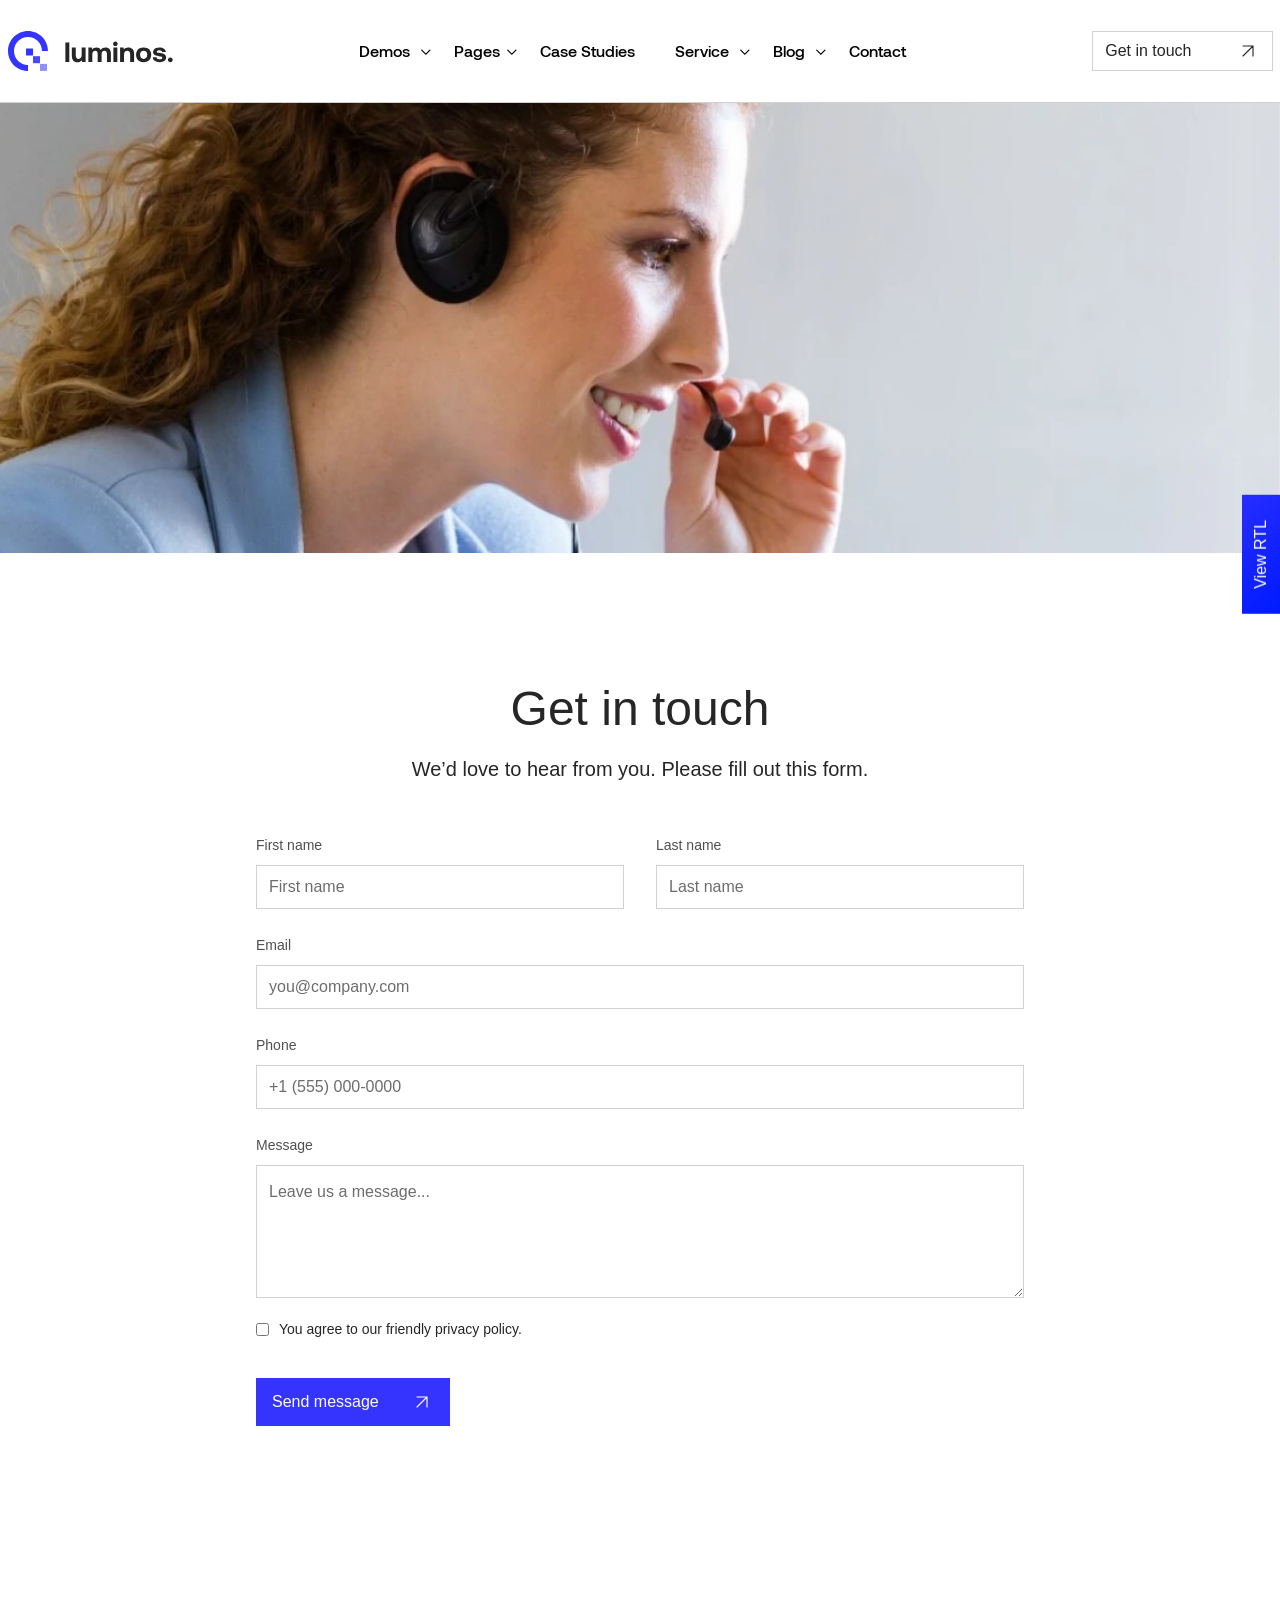
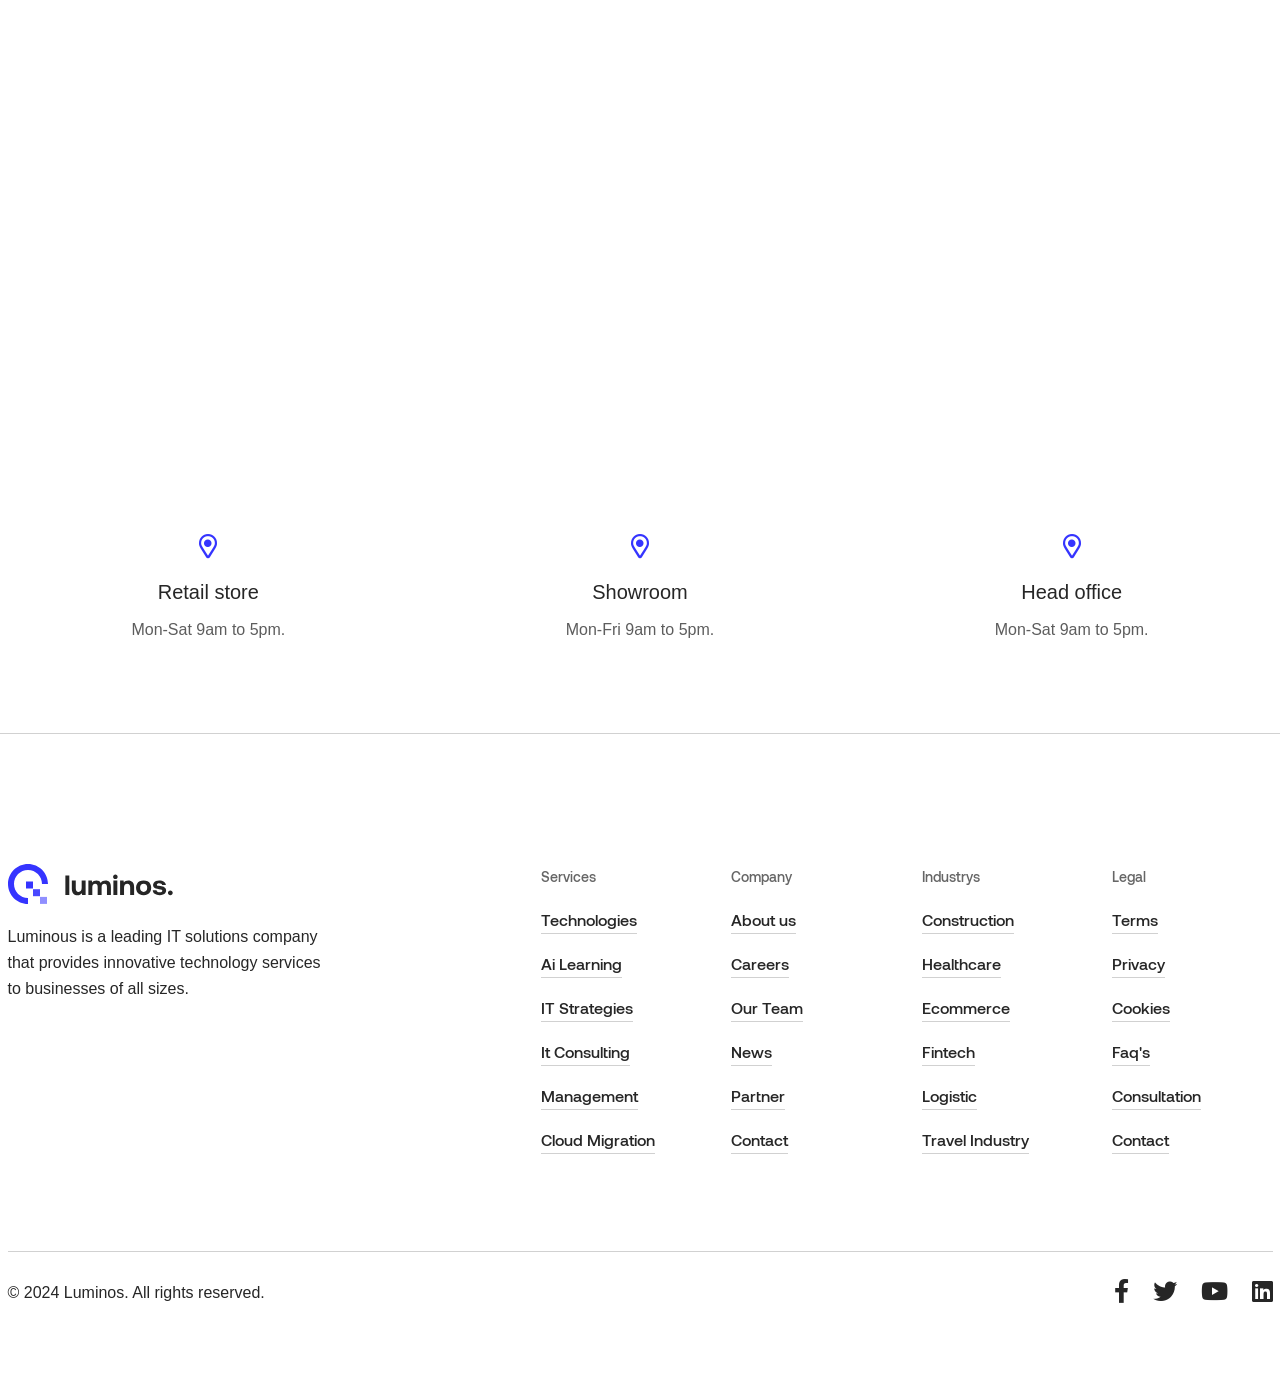
==== luminos-html/contact.html @ bde6a6ec "first commit" ====
<!DOCTYPE html>
<html lang="en">

<head>
    <meta charset="UTF-8">
    <meta name="viewport" content="width=device-width, initial-scale=1.0">
    <meta name="description" content="Luminos - IT solutions for a growing businesses.">
    <link rel="shortcut icon" type="image/x-icon" href="assets/images/fav.png">
    <title>Luminos - IT solutions for a growing businesses</title>
    <link rel="stylesheet preload" href="assets/css/vendor/bootstrap.min.css" as="style" media="print"
        onload="this.media='all'">
    <link rel="stylesheet preload" href="assets/css/plugins/fontawesome.css" as="style" media="print"
        onload="this.media='all'">
    <link rel="stylesheet preload" href="assets/css/plugins/magnifying-popup.css" as="style" media="print"
        onload="this.media='all'">
    <link rel="stylesheet preload" href="assets/css/plugins/swiper.css" as="style" media="print"
        onload="this.media='all'">
    <link rel="stylesheet preload" href="assets/css/plugins/metismenu.css" as="style" media="print"
        onload="this.media='all'">
    <link rel="stylesheet preload" href="assets/css/style.css" as="style">
</head>

<body>
    <header class="header-style-one border-bottm">
    <div class="container">
        <div class="row">
            <div class="col-lg-12">
                <div class="header-wrapper-1">
                    <a href="index.html" class="logo-area">
                        <img src="assets/images/logo/logo-1.svg" alt="logo">
                    </a>
                    <div class="nav-area">
    <nav>
        <ul>
            <li class="has-dropdown">
                <a class="nav-link" href="#">
                    Demos
                    <i class="fa-duotone fa-regular fa-chevron-down"></i>
                </a>
                <ul class="submenu parent-nav with-border">
                    <li><a href="index.html"><i class="fa-sharp fa-regular fa-chevron-right"></i>Home One</a></li>
                    <li><a href="index-two.html"><i class="fa-sharp fa-regular fa-chevron-right"></i> Home Two</a></li>
                    <li><a href="index-three.html"><i class="fa-sharp fa-regular fa-chevron-right"></i> Home Three</a>
                    </li>
                    <li><a href="index-four.html"><i class="fa-sharp fa-regular fa-chevron-right"></i> Home Four</a>
                    </li>
                    <li><a href="index-five.html"><i class="fa-sharp fa-regular fa-chevron-right"></i> Home Five</a>
                    </li>
                </ul>
            </li>
            <li class="has-dropdown position-static with-megamenu margin-single-0">
                <a class="nav-link" href="#">Pages<i class="fa-duotone fa-regular fa-chevron-down"></i></a>
                <div class="submenu">
                    <div class="container">
                        <div class="row">
                            <div class="col-lg-3">
                                <ul class="single-menu parent-nav">
                                    <li><a href="about.html"><i
                                                class="fa-sharp fa-regular fa-chevron-right"></i>About</a></li>
                                    <li><a href="service.html"><i
                                                class="fa-sharp fa-regular fa-chevron-right"></i>Services</a>
                                    </li>
                                    <li><a href="service-single.html"><i
                                                class="fa-sharp fa-regular fa-chevron-right"></i>Services
                                            Single</a></li>
                                    <li><a href="pricing.html"><i
                                                class="fa-sharp fa-regular fa-chevron-right"></i>Pricing Plan</a></li>
                                    <li><a href="case-studies.html"><i
                                                class="fa-sharp fa-regular fa-chevron-right"></i>Case
                                            Studies</a></li>
                                    <li><a href="privacy-policy.html"><i
                                                class="fa-sharp fa-regular fa-chevron-right"></i>Privacy
                                            Policy</a></li>
                                </ul>
                            </div>
                            <div class="col-lg-3">
                                <ul class="single-menu parent-nav">
                                    <li><a href="case-studies-single.html"><i
                                                class="fa-sharp fa-regular fa-chevron-right"></i>Case
                                            Studies Single</a></li>
                                    <li><a href="why-choose-us.html"><i
                                                class="fa-sharp fa-regular fa-chevron-right"></i>Why Choose
                                            Us</a></li>
                                    <li><a href="career.html"><i
                                                class="fa-sharp fa-regular fa-chevron-right"></i>Career</a></li>
                                    <li><a href="career-single.html"><i
                                                class="fa-sharp fa-regular fa-chevron-right"></i>Career
                                            Single</a></li>
                                    <li><a href="industry.html"><i
                                                class="fa-sharp fa-regular fa-chevron-right"></i>Industry</a>
                                    </li>
                                </ul>
                            </div>
                            <div class="col-lg-3">
                                <ul class="single-menu parent-nav">
                                    <li><a href="apply.html"><i
                                                class="fa-sharp fa-regular fa-chevron-right"></i>Apply</a></li>
                                    <li><a href="team.html"><i class="fa-sharp fa-regular fa-chevron-right"></i>Team</a>
                                    </li>
                                    <li><a href="team-single.html"><i
                                                class="fa-sharp fa-regular fa-chevron-right"></i>Team
                                            Single</a></li>
                                    <li><a href="faq.html"><i class="fa-sharp fa-regular fa-chevron-right"></i>Faq's</a>
                                    </li>
                                    <li><a href="coming-soon.html"><i
                                                class="fa-sharp fa-regular fa-chevron-right"></i>Coming
                                            Soon</a>
                                    </li>
                                </ul>
                            </div>
                            <div class="col-lg-3">
                                <ul class="single-menu parent-nav">
                                    <li><a href="partner.html"><i class="fa-sharp fa-regular fa-chevron-right"></i>Our
                                            Partner</a>
                                    </li>
                                    <li><a href="award.html"><i
                                                class="fa-sharp fa-regular fa-chevron-right"></i>Award</a></li>
                                    <li><a href="free-consultation.html"><i
                                                class="fa-sharp fa-regular fa-chevron-right"></i>Free
                                            Consultation</a></li>
                                    <li><a href="terms-of-use.html"><i
                                                class="fa-sharp fa-regular fa-chevron-right"></i>Terms Of
                                            Use</a></li>
                                    <li><a href="404.html"><i class="fa-sharp fa-regular fa-chevron-right"></i>Error</a>
                                    </li>
                                </ul>
                            </div>
                        </div>
                    </div>
                </div>
            </li>
            <li><a class="nav-link" href="case-studies.html">Case Studies</a></li>
            <li class="has-dropdown position-static with-megamenu">
                <a class="nav-link" href="service.html">Service <i
                        class="fa-duotone fa-regular fa-chevron-down"></i></a>
                <div class="submenu">
                    <div class="container">
                        <div class="row">
                            <div class="col-lg-3">
                                <ul class="single-menu parent-nav">
                                    <li>
                                        <a class="single-service-area-wrapper" href="service-single.html">
                                            <div class="icon">
                                                <img src="assets/images/service/icons/22.svg" alt="service">
                                            </div>
                                            <div class="info">
                                                <h4 class="title">Cloud Migration</h4>
                                                <p>Moving data to cloud infrastructure.</p>
                                            </div>
                                        </a>
                                    </li>
                                    <li>
                                        <a class="single-service-area-wrapper" href="it-strategies.html">
                                            <div class="icon">
                                                <img src="assets/images/service/icons/23.svg" alt="service">
                                            </div>
                                            <div class="info">
                                                <h4 class="title">IT Strategies</h4>
                                                <p>Alignment, Innovation Scalability.</p>
                                            </div>
                                        </a>
                                    </li>
                                    <li>
                                        <a class="single-service-area-wrapper" href="cyber-security-service.html">
                                            <div class="icon">
                                                <img src="assets/images/service/icons/24.svg" alt="service">
                                            </div>
                                            <div class="info">
                                                <h4 class="title">Cyber Security</h4>
                                                <p>Protecting data software and networks.</p>
                                            </div>
                                        </a>
                                    </li>
                                </ul>
                            </div>
                            <div class="col-lg-3">
                                <ul class="single-menu parent-nav">
                                    <li>
                                        <a class="single-service-area-wrapper" href="technologies-service.html">
                                            <div class="icon">
                                                <img src="assets/images/service/icons/25.svg" alt="service">
                                            </div>
                                            <div class="info">
                                                <h4 class="title">Technologies</h4>
                                                <p>Empowering, innovative, transformative.</p>
                                            </div>
                                        </a>
                                    </li>
                                    <li>
                                        <a class="single-service-area-wrapper" href="it-consulting-service.html">
                                            <div class="icon">
                                                <img src="assets/images/service/icons/26.svg" alt="service">
                                            </div>
                                            <div class="info">
                                                <h4 class="title">IT Consulting Service</h4>
                                                <p>Expertise-driven technology problem-solving.</p>
                                            </div>
                                        </a>
                                    </li>
                                    <li>
                                        <a class="single-service-area-wrapper" href="development-service.html">
                                            <div class="icon">
                                                <img src="assets/images/service/icons/27.svg" alt="service">
                                            </div>
                                            <div class="info">
                                                <h4 class="title">Development</h4>
                                                <p>Creating innovative solutions through technology.</p>
                                            </div>
                                        </a>
                                    </li>
                                </ul>
                            </div>
                            <div class="col-lg-3">
                                <ul class="single-menu parent-nav">
                                    <li>
                                        <a class="single-service-area-wrapper" href="ai-learning-service.html">
                                            <div class="icon">
                                                <img src="assets/images/service/icons/28.svg" alt="service">
                                            </div>
                                            <div class="info">
                                                <h4 class="title">AI Learning</h4>
                                                <p>Empowering machines to mimic intelligence.</p>
                                            </div>
                                        </a>
                                    </li>
                                    <li>
                                        <a class="single-service-area-wrapper" href="management-service.html">
                                            <div class="icon">
                                                <img src="assets/images/service/icons/29.svg" alt="service">
                                            </div>
                                            <div class="info">
                                                <h4 class="title">Management</h4>
                                                <p>Organizing resources to achieve goals</p>
                                            </div>
                                        </a>
                                    </li>
                                    <li>
                                        <a class="single-service-area-wrapper" href="it-innovations.html">
                                            <div class="icon">
                                                <img src="assets/images/service/icons/30.svg" alt="service">
                                            </div>
                                            <div class="info">
                                                <h4 class="title">IT Innovations</h4>
                                                <p>Transforming ideas into digital solutions.</p>
                                            </div>
                                        </a>
                                    </li>
                                </ul>
                            </div>
                            <div class="col-lg-3">
                                <ul class="single-menu parent-nav industry-signle-menu">
                                    <li class="parent-top-industry">
                                        <p>Industries</p>
                                    </li>
                                    <li>
                                        <a class="industries" href="construction-industry.html">
                                            <img class="injectable" src="assets/images/icons/arrow-right.svg"
                                                alt="arrow">
                                            Constructions
                                        </a>
                                    </li>
                                    <li>
                                        <a class="industries" href="healthcare-industry.html">
                                            <img class="injectable" src="assets/images/icons/arrow-right.svg"
                                                alt="arrow">
                                            HealthCare
                                        </a>
                                    </li>
                                    <li>
                                        <a class="industries" href="ecommerce-industry.html">
                                            <img class="injectable" src="assets/images/icons/arrow-right.svg"
                                                alt="arrow">
                                            Retail & E-Commerce
                                        </a>
                                    </li>
                                    <li>
                                        <a class="industries" href="fintech-industry.html">
                                            <img class="injectable" src="assets/images/icons/arrow-right.svg"
                                                alt="arrow">
                                            Fintech
                                        </a>
                                    </li>
                                    <li>
                                        <a class="industries" href="logistic-industry.html">
                                            <img class="injectable" src="assets/images/icons/arrow-right.svg"
                                                alt="arrow">
                                            Logistics & Automotive
                                        </a>
                                    </li>
                                    <li>
                                        <a class="industries" href="travel-industry.html">
                                            <img class="injectable" src="assets/images/icons/arrow-right.svg"
                                                alt="arrow">
                                            Travel & Hospitality
                                        </a>
                                    </li>
                                </ul>
                            </div>
                        </div>
                    </div>
                </div>
            </li>

            <li class="has-dropdown ">
                <a class="nav-link" href="#">Blog <i class="fa-duotone fa-regular fa-chevron-down"></i></a>
                <ul class="submenu parent-nav with-border">
                    <li><a href="blog-list.html"><i class="fa-sharp fa-regular fa-chevron-right"></i>Blog List</a></li>
                    <li><a href="blog-grid.html"><i class="fa-sharp fa-regular fa-chevron-right"></i>Blog Grid</a>
                    </li>
                    <li><a href="blog-grid-two.html"><i class="fa-sharp fa-regular fa-chevron-right"></i>Blog Grid
                            Two</a>
                    </li>
                    <li><a href="blog-grid-four.html"><i class="fa-sharp fa-regular fa-chevron-right"></i>Blog Grid
                            Three</a>
                    </li>
                    <li><a href="blog-masonry.html"><i class="fa-sharp fa-regular fa-chevron-right"></i>Blog Masonry</a>
                    </li>
                    <li><a href="blog-details.html"><i class="fa-sharp fa-regular fa-chevron-right"></i>Blog Details</a>
                    </li>
                </ul>
            </li>
            <li><a class="nav-link" href="contact.html">Contact</a></li>
        </ul>
    </nav>
</div>
                    <div class="button-area-right-header">
                        <a href="contact.html" class="rts-btn btn-border">
                            Get in touch
                            <img class="injectable" src="assets/images/service/icons/13.svg" alt="arrow">
                        </a>
                        <div class="menu-btn-toggle">
                            <svg width="20" height="16" viewBox="0 0 20 16" fill="none"
                                xmlns="http://www.w3.org/2000/svg">
                                <rect y="14" width="20" height="2" fill="#1F1F25"></rect>
                                <rect y="7" width="20" height="2" fill="#1F1F25"></rect>
                                <rect width="20" height="2" fill="#1F1F25"></rect>
                            </svg>
                        </div>
                    </div>
                </div>
            </div>
        </div>
    </div>
</header>
<header class="header-style-one header--sticky">
    <div class="container">
        <div class="row">
            <div class="col-lg-12">
                <div class="header-wrapper-1">
                    <a href="index.html" class="logo-area">
                        <img src="assets/images/logo/logo-1.svg" alt="logo">
                    </a>
                    <div class="nav-area">
    <nav>
        <ul>
            <li class="has-dropdown">
                <a class="nav-link" href="#">
                    Demos
                    <i class="fa-duotone fa-regular fa-chevron-down"></i>
                </a>
                <ul class="submenu parent-nav with-border">
                    <li><a href="index.html"><i class="fa-sharp fa-regular fa-chevron-right"></i>Home One</a></li>
                    <li><a href="index-two.html"><i class="fa-sharp fa-regular fa-chevron-right"></i> Home Two</a></li>
                    <li><a href="index-three.html"><i class="fa-sharp fa-regular fa-chevron-right"></i> Home Three</a>
                    </li>
                    <li><a href="index-four.html"><i class="fa-sharp fa-regular fa-chevron-right"></i> Home Four</a>
                    </li>
                    <li><a href="index-five.html"><i class="fa-sharp fa-regular fa-chevron-right"></i> Home Five</a>
                    </li>
                </ul>
            </li>
            <li class="has-dropdown position-static with-megamenu margin-single-0">
                <a class="nav-link" href="#">Pages<i class="fa-duotone fa-regular fa-chevron-down"></i></a>
                <div class="submenu">
                    <div class="container">
                        <div class="row">
                            <div class="col-lg-3">
                                <ul class="single-menu parent-nav">
                                    <li><a href="about.html"><i
                                                class="fa-sharp fa-regular fa-chevron-right"></i>About</a></li>
                                    <li><a href="service.html"><i
                                                class="fa-sharp fa-regular fa-chevron-right"></i>Services</a>
                                    </li>
                                    <li><a href="service-single.html"><i
                                                class="fa-sharp fa-regular fa-chevron-right"></i>Services
                                            Single</a></li>
                                    <li><a href="pricing.html"><i
                                                class="fa-sharp fa-regular fa-chevron-right"></i>Pricing Plan</a></li>
                                    <li><a href="case-studies.html"><i
                                                class="fa-sharp fa-regular fa-chevron-right"></i>Case
                                            Studies</a></li>
                                    <li><a href="privacy-policy.html"><i
                                                class="fa-sharp fa-regular fa-chevron-right"></i>Privacy
                                            Policy</a></li>
                                </ul>
                            </div>
                            <div class="col-lg-3">
                                <ul class="single-menu parent-nav">
                                    <li><a href="case-studies-single.html"><i
                                                class="fa-sharp fa-regular fa-chevron-right"></i>Case
                                            Studies Single</a></li>
                                    <li><a href="why-choose-us.html"><i
                                                class="fa-sharp fa-regular fa-chevron-right"></i>Why Choose
                                            Us</a></li>
                                    <li><a href="career.html"><i
                                                class="fa-sharp fa-regular fa-chevron-right"></i>Career</a></li>
                                    <li><a href="career-single.html"><i
                                                class="fa-sharp fa-regular fa-chevron-right"></i>Career
                                            Single</a></li>
                                    <li><a href="industry.html"><i
                                                class="fa-sharp fa-regular fa-chevron-right"></i>Industry</a>
                                    </li>
                                </ul>
                            </div>
                            <div class="col-lg-3">
                                <ul class="single-menu parent-nav">
                                    <li><a href="apply.html"><i
                                                class="fa-sharp fa-regular fa-chevron-right"></i>Apply</a></li>
                                    <li><a href="team.html"><i class="fa-sharp fa-regular fa-chevron-right"></i>Team</a>
                                    </li>
                                    <li><a href="team-single.html"><i
                                                class="fa-sharp fa-regular fa-chevron-right"></i>Team
                                            Single</a></li>
                                    <li><a href="faq.html"><i class="fa-sharp fa-regular fa-chevron-right"></i>Faq's</a>
                                    </li>
                                    <li><a href="coming-soon.html"><i
                                                class="fa-sharp fa-regular fa-chevron-right"></i>Coming
                                            Soon</a>
                                    </li>
                                </ul>
                            </div>
                            <div class="col-lg-3">
                                <ul class="single-menu parent-nav">
                                    <li><a href="partner.html"><i class="fa-sharp fa-regular fa-chevron-right"></i>Our
                                            Partner</a>
                                    </li>
                                    <li><a href="award.html"><i
                                                class="fa-sharp fa-regular fa-chevron-right"></i>Award</a></li>
                                    <li><a href="free-consultation.html"><i
                                                class="fa-sharp fa-regular fa-chevron-right"></i>Free
                                            Consultation</a></li>
                                    <li><a href="terms-of-use.html"><i
                                                class="fa-sharp fa-regular fa-chevron-right"></i>Terms Of
                                            Use</a></li>
                                    <li><a href="404.html"><i class="fa-sharp fa-regular fa-chevron-right"></i>Error</a>
                                    </li>
                                </ul>
                            </div>
                        </div>
                    </div>
                </div>
            </li>
            <li><a class="nav-link" href="case-studies.html">Case Studies</a></li>
            <li class="has-dropdown position-static with-megamenu">
                <a class="nav-link" href="service.html">Service <i
                        class="fa-duotone fa-regular fa-chevron-down"></i></a>
                <div class="submenu">
                    <div class="container">
                        <div class="row">
                            <div class="col-lg-3">
                                <ul class="single-menu parent-nav">
                                    <li>
                                        <a class="single-service-area-wrapper" href="service-single.html">
                                            <div class="icon">
                                                <img src="assets/images/service/icons/22.svg" alt="service">
                                            </div>
                                            <div class="info">
                                                <h4 class="title">Cloud Migration</h4>
                                                <p>Moving data to cloud infrastructure.</p>
                                            </div>
                                        </a>
                                    </li>
                                    <li>
                                        <a class="single-service-area-wrapper" href="it-strategies.html">
                                            <div class="icon">
                                                <img src="assets/images/service/icons/23.svg" alt="service">
                                            </div>
                                            <div class="info">
                                                <h4 class="title">IT Strategies</h4>
                                                <p>Alignment, Innovation Scalability.</p>
                                            </div>
                                        </a>
                                    </li>
                                    <li>
                                        <a class="single-service-area-wrapper" href="cyber-security-service.html">
                                            <div class="icon">
                                                <img src="assets/images/service/icons/24.svg" alt="service">
                                            </div>
                                            <div class="info">
                                                <h4 class="title">Cyber Security</h4>
                                                <p>Protecting data software and networks.</p>
                                            </div>
                                        </a>
                                    </li>
                                </ul>
                            </div>
                            <div class="col-lg-3">
                                <ul class="single-menu parent-nav">
                                    <li>
                                        <a class="single-service-area-wrapper" href="technologies-service.html">
                                            <div class="icon">
                                                <img src="assets/images/service/icons/25.svg" alt="service">
                                            </div>
                                            <div class="info">
                                                <h4 class="title">Technologies</h4>
                                                <p>Empowering, innovative, transformative.</p>
                                            </div>
                                        </a>
                                    </li>
                                    <li>
                                        <a class="single-service-area-wrapper" href="it-consulting-service.html">
                                            <div class="icon">
                                                <img src="assets/images/service/icons/26.svg" alt="service">
                                            </div>
                                            <div class="info">
                                                <h4 class="title">IT Consulting Service</h4>
                                                <p>Expertise-driven technology problem-solving.</p>
                                            </div>
                                        </a>
                                    </li>
                                    <li>
                                        <a class="single-service-area-wrapper" href="development-service.html">
                                            <div class="icon">
                                                <img src="assets/images/service/icons/27.svg" alt="service">
                                            </div>
                                            <div class="info">
                                                <h4 class="title">Development</h4>
                                                <p>Creating innovative solutions through technology.</p>
                                            </div>
                                        </a>
                                    </li>
                                </ul>
                            </div>
                            <div class="col-lg-3">
                                <ul class="single-menu parent-nav">
                                    <li>
                                        <a class="single-service-area-wrapper" href="ai-learning-service.html">
                                            <div class="icon">
                                                <img src="assets/images/service/icons/28.svg" alt="service">
                                            </div>
                                            <div class="info">
                                                <h4 class="title">AI Learning</h4>
                                                <p>Empowering machines to mimic intelligence.</p>
                                            </div>
                                        </a>
                                    </li>
                                    <li>
                                        <a class="single-service-area-wrapper" href="management-service.html">
                                            <div class="icon">
                                                <img src="assets/images/service/icons/29.svg" alt="service">
                                            </div>
                                            <div class="info">
                                                <h4 class="title">Management</h4>
                                                <p>Organizing resources to achieve goals</p>
                                            </div>
                                        </a>
                                    </li>
                                    <li>
                                        <a class="single-service-area-wrapper" href="it-innovations.html">
                                            <div class="icon">
                                                <img src="assets/images/service/icons/30.svg" alt="service">
                                            </div>
                                            <div class="info">
                                                <h4 class="title">IT Innovations</h4>
                                                <p>Transforming ideas into digital solutions.</p>
                                            </div>
                                        </a>
                                    </li>
                                </ul>
                            </div>
                            <div class="col-lg-3">
                                <ul class="single-menu parent-nav industry-signle-menu">
                                    <li class="parent-top-industry">
                                        <p>Industries</p>
                                    </li>
                                    <li>
                                        <a class="industries" href="construction-industry.html">
                                            <img class="injectable" src="assets/images/icons/arrow-right.svg"
                                                alt="arrow">
                                            Constructions
                                        </a>
                                    </li>
                                    <li>
                                        <a class="industries" href="healthcare-industry.html">
                                            <img class="injectable" src="assets/images/icons/arrow-right.svg"
                                                alt="arrow">
                                            HealthCare
                                        </a>
                                    </li>
                                    <li>
                                        <a class="industries" href="ecommerce-industry.html">
                                            <img class="injectable" src="assets/images/icons/arrow-right.svg"
                                                alt="arrow">
                                            Retail & E-Commerce
                                        </a>
                                    </li>
                                    <li>
                                        <a class="industries" href="fintech-industry.html">
                                            <img class="injectable" src="assets/images/icons/arrow-right.svg"
                                                alt="arrow">
                                            Fintech
                                        </a>
                                    </li>
                                    <li>
                                        <a class="industries" href="logistic-industry.html">
                                            <img class="injectable" src="assets/images/icons/arrow-right.svg"
                                                alt="arrow">
                                            Logistics & Automotive
                                        </a>
                                    </li>
                                    <li>
                                        <a class="industries" href="travel-industry.html">
                                            <img class="injectable" src="assets/images/icons/arrow-right.svg"
                                                alt="arrow">
                                            Travel & Hospitality
                                        </a>
                                    </li>
                                </ul>
                            </div>
                        </div>
                    </div>
                </div>
            </li>

            <li class="has-dropdown ">
                <a class="nav-link" href="#">Blog <i class="fa-duotone fa-regular fa-chevron-down"></i></a>
                <ul class="submenu parent-nav with-border">
                    <li><a href="blog-list.html"><i class="fa-sharp fa-regular fa-chevron-right"></i>Blog List</a></li>
                    <li><a href="blog-grid.html"><i class="fa-sharp fa-regular fa-chevron-right"></i>Blog Grid</a>
                    </li>
                    <li><a href="blog-grid-two.html"><i class="fa-sharp fa-regular fa-chevron-right"></i>Blog Grid
                            Two</a>
                    </li>
                    <li><a href="blog-grid-four.html"><i class="fa-sharp fa-regular fa-chevron-right"></i>Blog Grid
                            Three</a>
                    </li>
                    <li><a href="blog-masonry.html"><i class="fa-sharp fa-regular fa-chevron-right"></i>Blog Masonry</a>
                    </li>
                    <li><a href="blog-details.html"><i class="fa-sharp fa-regular fa-chevron-right"></i>Blog Details</a>
                    </li>
                </ul>
            </li>
            <li><a class="nav-link" href="contact.html">Contact</a></li>
        </ul>
    </nav>
</div>
                    <div class="button-area-right-header">
                        <a href="contact.html" class="rts-btn btn-border">
                            Get in touch
                            <img class="injectable" src="assets/images/service/icons/13.svg" alt="arrow">
                        </a>
                        <div class="menu-btn-toggle">
                            <svg width="20" height="16" viewBox="0 0 20 16" fill="none"
                                xmlns="http://www.w3.org/2000/svg">
                                <rect y="14" width="20" height="2" fill="#1F1F25"></rect>
                                <rect y="7" width="20" height="2" fill="#1F1F25"></rect>
                                <rect width="20" height="2" fill="#1F1F25"></rect>
                            </svg>
                        </div>
                    </div>
                </div>
            </div>
        </div>
    </div>
</header>

    <!-- contact banner areas start -->
    <div class="contact-page-banner jarallax bg_iamge">

    </div>
    <!-- contact banner areas end -->

    <!-- contact area form wrapper start -->
    <div class="contact-area-form-wrapper rts-section-gapTop">
        <div class="container-contact">
            <div class="row">
                <div class="col-lg-12">
                    <div class="text-center-title-bg-white">
                        <h2 class="title">Get in touch</h2>
                        <p>We’d love to hear from you. Please fill out this form.</p>
                    </div>
                </div>
                <div class="col-lg-12">
                    <form class="contact-form" action="mailer.php" method="post" action="mailer.php" id="contact-form">
                        <div class="half-input-wrapper">
                            <div class="single">
                                <label for="name">First name</label>
                                <input type="text" id="name" name="first_name" placeholder="First name" required>
                            </div>
                            <div class="single">
                                <label for="last">Last name</label>
                                <input type="text" id="last" name="last_name" placeholder="Last name" required>
                            </div>
                        </div>
                        <div class="single">
                            <label for="email">Email</label>
                            <input type="email" id="email" name="email" placeholder="you@company.com" required>
                        </div>
                        <div class="single">
                            <label for="phone">Phone</label>
                            <input type="text" id="phone" name="phone" placeholder="+1 (555) 000-0000">
                        </div>
                        <div class="single">
                            <label for="message">Message</label>
                            <textarea id="message" name="message" placeholder="Leave us a message..."
                                required></textarea>
                        </div>
                        <div class="form-check">
                            <input class="form-check-input" type="checkbox" value="1" id="defaultCheck1" name="agree"
                                required>
                            <label class="form-check-label" for="defaultCheck1">
                                You agree to our friendly privacy policy.
                            </label>
                        </div>
                        <button type="submit" class="rts-btn btn-primary">Send message
                            <img class="injectable" src="assets/images/service/icons/13.svg" alt="arrow">
                        </button>
                    </form>
                    <div id="form-messages"></div>
                </div>
            </div>
        </div>
    </div>
    <!-- contact area form wrapper end -->

    <div class="rts-google-map-area rts-section-gapTop">
        <div class="container">
            <div class="row">
                <div class="col-lg-12">
                    <div class="google-map-wrapper">
                        <iframe
                            src="https://www.google.com/maps/embed?pb=!1m14!1m12!1m3!1d58418.94421839912!2d90.423296!3d23.7764608!2m3!1f0!2f0!3f0!3m2!1i1024!2i768!4f13.1!5e0!3m2!1sen!2sbd!4v1731922050679!5m2!1sen!2sbd"
                            width="600" height="500" style="border:0;" allowfullscreen="" loading="lazy"
                            referrerpolicy="no-referrer-when-downgrade"></iframe>
                    </div>
                </div>
            </div>
        </div>
    </div>


    <!-- rts location area start -->
    <div class="rts-location-contact-area pt--70">
        <div class="container">
            <div class="row section-seperator-b pb--90 g-5">
                <div class="col-lg-4 col-md-6 col-sm-12">
                    <div class="single-location-area-contact">
                        <div class="icon">
                            <i class="fa-sharp fa-regular fa-location-dot"></i>
                        </div>
                        <p>Retail store</p>
                        <span>Mon-Sat 9am to 5pm.</span>
                    </div>
                </div>
                <div class="col-lg-4 col-md-6 col-sm-12">
                    <div class="single-location-area-contact">
                        <div class="icon">
                            <i class="fa-sharp fa-regular fa-location-dot"></i>
                        </div>
                        <p>Showroom</p>
                        <span>Mon-Fri 9am to 5pm.</span>
                    </div>
                </div>
                <div class="col-lg-4 col-md-6 col-sm-12">
                    <div class="single-location-area-contact">
                        <div class="icon">
                            <i class="fa-sharp fa-regular fa-location-dot"></i>
                        </div>
                        <p>Head office</p>
                        <span>Mon-Sat 9am to 5pm.</span>
                    </div>
                </div>
            </div>
        </div>
    </div>
    <!-- rts location area end -->










    <!-- rts footer area start -->
<div class="rts-footer-area rts-section-gapTop pb--80">
    <div class="container">
        <div class="row">
            <div class="col-lg-5 col-md-12">
                <div class="logo-area">
                    <a href="index.html" class="logo">
                        <img src="assets/images/logo/logo-1.svg" alt="logo">
                    </a>
                    <p class="disc">
                        Luminous is a leading IT solutions company that provides innovative technology services to
                        businesses of all sizes.
                    </p>
                </div>

            </div>
            <div class="col-lg-7">
                <div class="row g-5">
                    <div class="col-lg-3 col-md-6 col-sm-6 col-12">
                        <div class="single-nav-area-footer">
                            <p class="parent">Services</p>
                            <ul>
                                <li><a href="technologies-service.html">Technologies</a></li>
                                <li><a href="ai-learning-service.html">Ai Learning</a></li>
                                <li><a href="it-strategies.html">IT Strategies</a></li>
                                <li><a href="it-consulting-service.html">It Consulting</a></li>
                                <li><a href="management-service.html">Management</a></li>
                                <li><a href="service-single.html">Cloud Migration</a></li>
                            </ul>
                        </div>
                    </div>
                    <div class="col-lg-3 col-md-6 col-sm-6 col-12">
                        <div class="single-nav-area-footer">
                            <p class="parent">Company</p>
                            <ul>
                                <li><a href="about.html">About us</a></li>
                                <li><a href="career.html">Careers</a></li>
                                <li><a href="team.html">Our Team</a></li>
                                <li><a href="blog-grid.html">News</a></li>
                                <li><a href="partner.html">Partner</a></li>
                                <li><a href="contact.html">Contact</a></li>
                            </ul>
                        </div>
                    </div>
                    <div class="col-lg-3 col-md-6 col-sm-6 col-12">
                        <div class="single-nav-area-footer">
                            <p class="parent">Industrys</p>
                            <ul>
                                <li><a href="construction-industry.html">Construction</a></li>
                                <li><a href="healthcare-industry.html">Healthcare</a></li>
                                <li><a href="ecommerce-industry.html">Ecommerce</a></li>
                                <li><a href="fintech-industry.html">Fintech</a></li>
                                <li><a href="logistic-industry.html">Logistic</a></li>
                                <li><a href="travel-industry.html">Travel Industry</a></li>
                            </ul>
                        </div>
                    </div>
                    <div class="col-lg-3 col-md-6 col-sm-6 col-12">
                        <div class="single-nav-area-footer">
                            <p class="parent">Legal</p>
                            <ul>
                                <li><a href="terms-of-use.html">Terms</a></li>
                                <li><a href="privacy-policy.html">Privacy</a></li>
                                <li><a href="cookies-policy.html">Cookies</a></li>
                                <li><a href="faq.html">Faq's</a></li>
                                <li><a href="free-consultation.html">Consultation</a></li>
                                <li><a href="contact.html">Contact</a></li>
                            </ul>
                        </div>
                    </div>
                </div>
            </div>
        </div>
    </div>
</div>
<!-- rts footer area end -->

<!-- rts copyright area start -->
<div class="rts-copyright-area-one">
    <div class="container">
        <div class="row">
            <div class="col-lg-12">
                <div class="copyright-wrapper">
                    <p>© 2024 Luminos. All rights reserved.</p>
                    <div class="social-copyright-area">
                        <ul>
                            <li aria-label="Visit our Facebook page"><a href="#"><i
                                        class="fa-brands fa-facebook-f"></i></a></li>
                            <li aria-label="Visit our Twitter page"><a href="#"><i class="fa-brands fa-twitter"></i></a>
                            </li>
                            <li aria-label="Visit our Youtube page"><a href="#"><i class="fa-brands fa-youtube"></i></a>
                            </li>
                            <li aria-label="Visit our Linkedin page"><a href="#"><i
                                        class="fa-brands fa-linkedin"></i></a></li>
                        </ul>
                    </div>
                </div>
            </div>
        </div>
    </div>
</div>
<!-- rts copyright area end -->
    <!-- pre loader area start -->
<div class="loader-wrapper">
    <div class="loader">
    </div>
    <div class="loader-section section-left"></div>
    <div class="loader-section section-right"></div>
</div>

<!-- rtl btn area start -->
<div class="rtl-ltr-switcher-btn">
    <span class="rtl show">View RTL</span>
    <span class="ltr">View LTR</span>
</div>
<!-- rtl btn area end -->

<div id="side-bar" class="side-bar header-two" dir="ltr">
    <button class="close-icon-menu" aria-label="footer_Button"><i class="far fa-times"></i></button>
    <div class="mobile-menu-main">
        <nav class="nav-main mainmenu-nav mt--30">
            <ul class="mainmenu metismenu" id="mobile-menu-active">
                <li class="has-droupdown">
                    <a href="#" class="main">Home</a>
                    <ul class="submenu mm-collapse">
                        <li><a href="index.html">Home One</a></li>
                        <li><a href="index-two.html">Home Two</a></li>
                        <li><a href="index-three.html">Home Three</a></li>
                        <li><a href="index-four.html">Home Four</a></li>
                        <li><a href="index-five.html">Home Five</a></li>
                    </ul>
                </li>
                <li class="has-droupdown">
                    <a href="#" class="main">Pages</a>
                    <ul class="submenu mm-collapse">
                        <li><a href="about.html">About</a></li>
                        <li><a href="service.html">Services</a></li>
                        <li><a href="service-single.html">Services Single</a></li>
                        <li><a href="case-studies.html">Case Studies</a></li>
                        <li><a href="privacy-policy.html">Privacy Policy</a></li>
                        <li><a href="case-studies-single.html">Case Studies Single</a></li>
                        <li><a href="why-choose-us.html">Why Choose Us</a></li>
                        <li><a href="career.html">Career</a></li>
                        <li><a href="career-single.html">Career Single</a></li>
                        <li><a href="industry.html">Industry</a></li>
                        <li><a href="apply.html">Apply</a></li>
                        <li><a href="team.html">Team</a></li>
                        <li><a href="team-single.html">Team Single</a></li>
                        <li><a href="faq.html">Faq's</a></li>
                        <li><a href="coming-soon.html">Coming Soon</a></li>
                        <li><a href="partner.html">Our Partner</a></li>
                        <li><a href="award.html">Award</a></li>
                        <li><a href="free-consultation.html">Free Consultation</a></li>
                        <li><a href="terms-of-use.html">Terms Of Use</a></li>
                        <li><a href="404.html">Error</a></li>
                    </ul>
                </li>
                <li>
                    <a href="case-studies.html" class="main">Case Studies</a>
                </li>
                <li class="has-droupdown">
                    <a href="#" class="main">Services</a>
                    <ul class="submenu mm-collapse">
                        <li><a href="service.html">Service</a></li>
                        <li><a href="service-single.html">Cloud Migration</a></li>
                        <li><a href="it-strategies.html">IT Strategies</a></li>
                        <li><a href="cyber-security-service.html">Cyber Security</a></li>
                        <li><a href="technologies-service.html">Technologies</a></li>
                        <li><a href="it-consulting-service.html">IT Consulting</a></li>
                        <li><a href="development-service.html">Development</a></li>
                        <li><a href="ai-learning-service.html">AI Learning</a></li>
                        <li><a href="management-service.html">Management Service</a></li>
                        <li><a href="it-innovations.html">IT Innovations</a></li>
                    </ul>
                </li>
                <li class="has-droupdown">
                    <a href="#" class="main">Blog</a>
                    <ul class="submenu mm-collapse">
                        <li><a href="blog-list.html">Blog List</a></li>
                        <li><a href="blog-grid.html">Blog Grid</a></li>
                        <li><a href="blog-grid-two.html">Blog Grid Two</a></li>
                        <li><a href="blog-grid-four.html">Blog Grid Three</a></li>
                        <li><a href="blog-masonry.html">Blog Masonry</a></li>
                        <li><a href="blog-details.html">Blog Details</a></li>
                    </ul>
                </li>
                <li>
                    <a href="contact.html" class="main">Contact</a>
                </li>
            </ul>
        </nav>


        <div class="rts-social-border-area right-sidebar mt--80">
            <ul>
                <li><a href="#" aria-label="social link" data-description="social"><i
                            class="fa-brands fa-facebook-f"></i></a></li>
                <li><a href="#" aria-label="social link" data-description="social"><i
                            class="fa-brands fa-twitter"></i></a></li>
                <li><a href="#" aria-label="social link" data-description="social"><i
                            class="fa-brands fa-linkedin-in"></i></a></li>
                <li><a href="#" aria-label="social link" data-description="social"><i
                            class="fa-brands fa-pinterest"></i></a></li>
                <li><a href="#" aria-label="social link" data-description="social"><i
                            class="fa-brands fa-youtube"></i></a></li>
            </ul>
        </div>
    </div>
    <!-- mobile menu area end -->
</div>

<div id="anywhere-home"></div>

<!-- progress area start -->
<div class="progress-wrap">
    <svg class="progress-circle svg-content" width="100%" height="100%" viewBox="-1 -1 102 102">
        <path d="M50,1 a49,49 0 0,1 0,98 a49,49 0 0,1 0,-98"
            style="transition: stroke-dashoffset 10ms linear 0s; stroke-dasharray: 307.919, 307.919; stroke-dashoffset: 307.919;">
        </path>
    </svg>
</div>
<!-- progress area end -->


<script defer src="assets/js/plugins/jquery.js"></script>
<script defer src="assets/js/vendor/waw.js"></script>
<script defer src="assets/js/vendor/jarallax.js"></script>
<script defer src="assets/js/plugins/smooth-scroll.js"></script>

<script defer src="assets/js/plugins/counter-up.js"></script>
<script defer src="assets/js/vendor/waypoint.js"></script>
<script defer src="assets/js/plugins/popup.js"></script>

<script defer src="assets/js/plugins/swiper.js"></script>
<script defer src="assets/js/plugins/svg-inject.js"></script>
<script defer src="assets/js/plugins/metismenu.js"></script>
<script defer src="assets/js/vendor/contact-form.js"></script>
<script defer src="assets/js/vendor/bootstrap.min.js"></script>
<script defer src="assets/js/main.js"></script>



</body>

</html>
---- luminos-html/assets/css/plugins/magnifying-popup.css ----
/* Magnific Popup CSS */
.mfp-bg {
    top: 0;
    left: 0;
    width: 100%;
    height: 100%;
    z-index: 1042;
    overflow: hidden;
    position: fixed;
    background: #0b0b0b;
    opacity: 0.8;
}

.mfp-wrap {
    top: 0;
    left: 0;
    width: 100%;
    height: 100%;
    z-index: 1043;
    position: fixed;
    outline: none !important;
    -webkit-backface-visibility: hidden;
}

.mfp-container {
    text-align: center;
    position: fixed;
    width: 100%;
    height: 100%;
    left: 0;
    top: 0;
    padding: 0 8px;
    -webkit-box-sizing: border-box;
    box-sizing: border-box;
}

.mfp-container:before {
    content: '';
    display: inline-block;
    height: 100%;
    vertical-align: middle;
}

.mfp-align-top .mfp-container:before {
    display: none;
}

.mfp-content {
    position: relative;
    display: inline-block;
    vertical-align: middle;
    margin: 0 auto;
    text-align: left;
    z-index: 1045;
}

.mfp-inline-holder .mfp-content,
.mfp-ajax-holder .mfp-content {
    width: 100%;
    cursor: auto;
}

.mfp-ajax-cur {
    cursor: progress;
}

.mfp-zoom-out-cur,
.mfp-zoom-out-cur .mfp-image-holder .mfp-close {
    cursor: -webkit-zoom-out;
    cursor: zoom-out;
}

.mfp-zoom {
    cursor: pointer;
    cursor: -webkit-zoom-in;
    cursor: zoom-in;
}

.mfp-auto-cursor .mfp-content {
    cursor: auto;
}

.mfp-close,
.mfp-arrow,
.mfp-preloader,
.mfp-counter {
    -webkit-user-select: none;
    -moz-user-select: none;
    -ms-user-select: none;
    user-select: none;
}

.mfp-loading.mfp-figure {
    display: none;
}

.mfp-hide {
    display: none !important;
}

.mfp-preloader {
    color: #CCC;
    position: absolute;
    top: 50%;
    width: auto;
    text-align: center;
    margin-top: -0.8em;
    left: 8px;
    right: 8px;
    z-index: 1044;
}

.mfp-preloader a {
    color: #CCC;
}

.mfp-preloader a:hover {
    color: #FFF;
}

.mfp-s-ready .mfp-preloader {
    display: none;
}

.mfp-s-error .mfp-content {
    display: none;
}

button.mfp-close,
button.mfp-arrow {
    overflow: visible;
    cursor: pointer;
    background: transparent;
    border: 0;
    -webkit-appearance: none;
    display: block;
    outline: none;
    padding: 0;
    z-index: 1046;
    -webkit-box-shadow: none;
    box-shadow: none;
    -ms-touch-action: manipulation;
    touch-action: manipulation;
}

button::-moz-focus-inner {
    padding: 0;
    border: 0;
}

.mfp-close {
    width: 44px;
    height: 44px;
    line-height: 44px;
    position: absolute;
    right: 0;
    top: 0;
    text-decoration: none;
    text-align: center;
    opacity: 0.65;
    padding: 0 0 18px 10px;
    color: #FFF;
    font-style: normal;
    font-size: 28px;
    font-family: Arial, Baskerville, monospace;
}

.mfp-close:hover,
.mfp-close:focus {
    opacity: 1;
}

.mfp-close:active {
    top: 1px;
}

.mfp-close-btn-in .mfp-close {
    color: #333;
}

.mfp-image-holder .mfp-close,
.mfp-iframe-holder .mfp-close {
    color: #FFF;
    right: -6px;
    text-align: right;
    padding-right: 6px;
    width: 100%;
}

.mfp-counter {
    position: absolute;
    top: 0;
    right: 0;
    color: #CCC;
    font-size: 12px;
    line-height: 18px;
    white-space: nowrap;
}

.mfp-arrow {
    position: absolute;
    opacity: 0.65;
    margin: 0;
    top: 50%;
    margin-top: -55px;
    padding: 0;
    width: 90px;
    height: 110px;
    -webkit-tap-highlight-color: transparent;
}

.mfp-arrow:active {
    margin-top: -54px;
}

.mfp-arrow:hover,
.mfp-arrow:focus {
    opacity: 1;
}

.mfp-arrow:before,
.mfp-arrow:after {
    content: '';
    display: block;
    width: 0;
    height: 0;
    position: absolute;
    left: 0;
    top: 0;
    margin-top: 35px;
    margin-left: 35px;
    border: medium inset transparent;
}

.mfp-arrow:after {
    border-top-width: 13px;
    border-bottom-width: 13px;
    top: 8px;
}

.mfp-arrow:before {
    border-top-width: 21px;
    border-bottom-width: 21px;
    opacity: 0.7;
}

.mfp-arrow-left {
    left: 0;
}

.mfp-arrow-left:after {
    border-right: 17px solid #FFF;
    margin-left: 31px;
}

.mfp-arrow-left:before {
    margin-left: 25px;
    border-right: 27px solid #3F3F3F;
}

.mfp-arrow-right {
    right: 0;
}

.mfp-arrow-right:after {
    border-left: 17px solid #FFF;
    margin-left: 39px;
}

.mfp-arrow-right:before {
    border-left: 27px solid #3F3F3F;
}

.mfp-iframe-holder {
    padding-top: 40px;
    padding-bottom: 40px;
}

.mfp-iframe-holder .mfp-content {
    line-height: 0;
    width: 100%;
    max-width: 900px;
}

.mfp-iframe-holder .mfp-close {
    top: -40px;
}

.mfp-iframe-scaler {
    width: 100%;
    height: 0;
    overflow: hidden;
    padding-top: 56.25%;
}

.mfp-iframe-scaler iframe {
    position: absolute;
    display: block;
    top: 0;
    left: 0;
    width: 100%;
    height: 100%;
    -webkit-box-shadow: 0 0 8px rgba(0, 0, 0, 0.6);
    box-shadow: 0 0 8px rgba(0, 0, 0, 0.6);
    background: #000;
}

/* Main image in popup */
img.mfp-img {
    width: auto;
    max-width: 100%;
    height: auto;
    display: block;
    line-height: 0;
    -webkit-box-sizing: border-box;
    box-sizing: border-box;
    padding: 40px 0 40px;
    margin: 0 auto;
}

/* The shadow behind the image */
.mfp-figure {
    line-height: 0;
}

.mfp-figure:after {
    content: '';
    position: absolute;
    left: 0;
    top: 40px;
    bottom: 40px;
    display: block;
    right: 0;
    width: auto;
    height: auto;
    z-index: -1;
    -webkit-box-shadow: 0 0 8px rgba(0, 0, 0, 0.6);
    box-shadow: 0 0 8px rgba(0, 0, 0, 0.6);
    background: #444;
}

.mfp-figure small {
    color: #BDBDBD;
    display: block;
    font-size: 12px;
    line-height: 14px;
}

.mfp-figure figure {
    margin: 0;
}

.mfp-bottom-bar {
    margin-top: -36px;
    position: absolute;
    top: 100%;
    left: 0;
    width: 100%;
    cursor: auto;
}

.mfp-title {
    text-align: left;
    line-height: 18px;
    color: #F3F3F3;
    word-wrap: break-word;
    padding-right: 36px;
}

.mfp-image-holder .mfp-content {
    max-width: 100%;
    width: 40%;
    height: auto;
}

.mfp-gallery .mfp-image-holder .mfp-figure {
    cursor: pointer;
}

@media screen and (max-width: 800px) and (orientation: landscape),
screen and (max-height: 300px) {

    /**
         * Remove all paddings around the image on small screen
         */
    .mfp-img-mobile .mfp-image-holder {
        padding-left: 0;
        padding-right: 0;
    }

    .mfp-img-mobile img.mfp-img {
        padding: 0;
    }

    .mfp-img-mobile .mfp-figure:after {
        top: 0;
        bottom: 0;
    }

    .mfp-img-mobile .mfp-figure small {
        display: inline;
        margin-left: 5px;
    }

    .mfp-img-mobile .mfp-bottom-bar {
        background: rgba(0, 0, 0, 0.6);
        bottom: 0;
        margin: 0;
        top: auto;
        padding: 3px 5px;
        position: fixed;
        -webkit-box-sizing: border-box;
        box-sizing: border-box;
    }

    .mfp-img-mobile .mfp-bottom-bar:empty {
        padding: 0;
    }

    .mfp-img-mobile .mfp-counter {
        right: 5px;
        top: 3px;
    }

    .mfp-img-mobile .mfp-close {
        top: 0;
        right: 0;
        width: 35px;
        height: 35px;
        line-height: 35px;
        background: rgba(0, 0, 0, 0.6);
        position: fixed;
        text-align: center;
        padding: 0;
    }
}

@media all and (max-width: 900px) {
    .mfp-arrow {
        -webkit-transform: scale(0.75);
        -ms-transform: scale(0.75);
        transform: scale(0.75);
    }

    .mfp-arrow-left {
        -webkit-transform-origin: 0;
        -ms-transform-origin: 0;
        transform-origin: 0;
    }

    .mfp-arrow-right {
        -webkit-transform-origin: 100%;
        -ms-transform-origin: 100%;
        transform-origin: 100%;
    }

    .mfp-container {
        padding-left: 6px;
        padding-right: 6px;
    }
}
---- luminos-html/assets/css/plugins/metismenu.css ----
.metismenu .arrow{float:right;line-height:1.42857}[dir=rtl] .metismenu .arrow,[dir=rtl] .metismenu .plus-minus,[dir=rtl] .metismenu .plus-times{float:left}.metismenu .glyphicon.arrow:before{content:"\e079"}.metismenu .mm-active>a>.glyphicon.arrow:before{content:"\e114"}.metismenu .fa.arrow:before{content:"\f104"}.metismenu .mm-active>a>.fa.arrow:before{content:"\f107"}.metismenu .ion.arrow:before{content:"\f3d2"}.metismenu .mm-active>a>.ion.arrow:before{content:"\f3d0"}.metismenu .plus-minus,.metismenu .plus-times{float:right}.metismenu .fa.plus-minus:before,.metismenu .fa.plus-times:before{content:"\f067"}.metismenu .mm-active>a>.fa.plus-times{-webkit-transform:rotate(45deg);-ms-transform:rotate(45deg);transform:rotate(45deg)}.metismenu .mm-active>a>.fa.plus-minus:before{content:"\f068"}.metismenu .mm-collapse:not(.mm-show){display:none}.metismenu .mm-collapsing{position:relative;height:0;overflow:hidden;-webkit-transition-timing-function:ease;-o-transition-timing-function:ease;transition-timing-function:ease;-webkit-transition-duration:.35s;-o-transition-duration:.35s;transition-duration:.35s;-webkit-transition-property:height,visibility;-o-transition-property:height,visibility;transition-property:height,visibility}.metismenu .has-arrow{position:relative}.metismenu .has-arrow::after{position:absolute;content:'';width:.5em;height:.5em;border-width:1px 0 0 1px;border-style:solid;border-color:initial;right:1em;-webkit-transform:rotate(-45deg) translate(0,-50%);-ms-transform:rotate(-45deg) translate(0,-50%);transform:rotate(-45deg) translate(0,-50%);-webkit-transform-origin:top;-ms-transform-origin:top;transform-origin:top;top:50%;-webkit-transition:.3s ease-out;-o-transition:.3s ease-out;transition:.3s ease-out}[dir=rtl] .metismenu .has-arrow::after{right:auto;left:1em;-webkit-transform:rotate(135deg) translate(0,-50%);-ms-transform:rotate(135deg) translate(0,-50%);transform:rotate(135deg) translate(0,-50%)}.metismenu .has-arrow[aria-expanded=true]::after,.metismenu .mm-active>.has-arrow::after{-webkit-transform:rotate(-135deg) translate(0,-50%);-ms-transform:rotate(-135deg) translate(0,-50%);transform:rotate(-135deg) translate(0,-50%)}[dir=rtl] .metismenu .has-arrow[aria-expanded=true]::after,[dir=rtl] .metismenu .mm-active>.has-arrow::after{-webkit-transform:rotate(225deg) translate(0,-50%);-ms-transform:rotate(225deg) translate(0,-50%);transform:rotate(225deg) translate(0,-50%)}
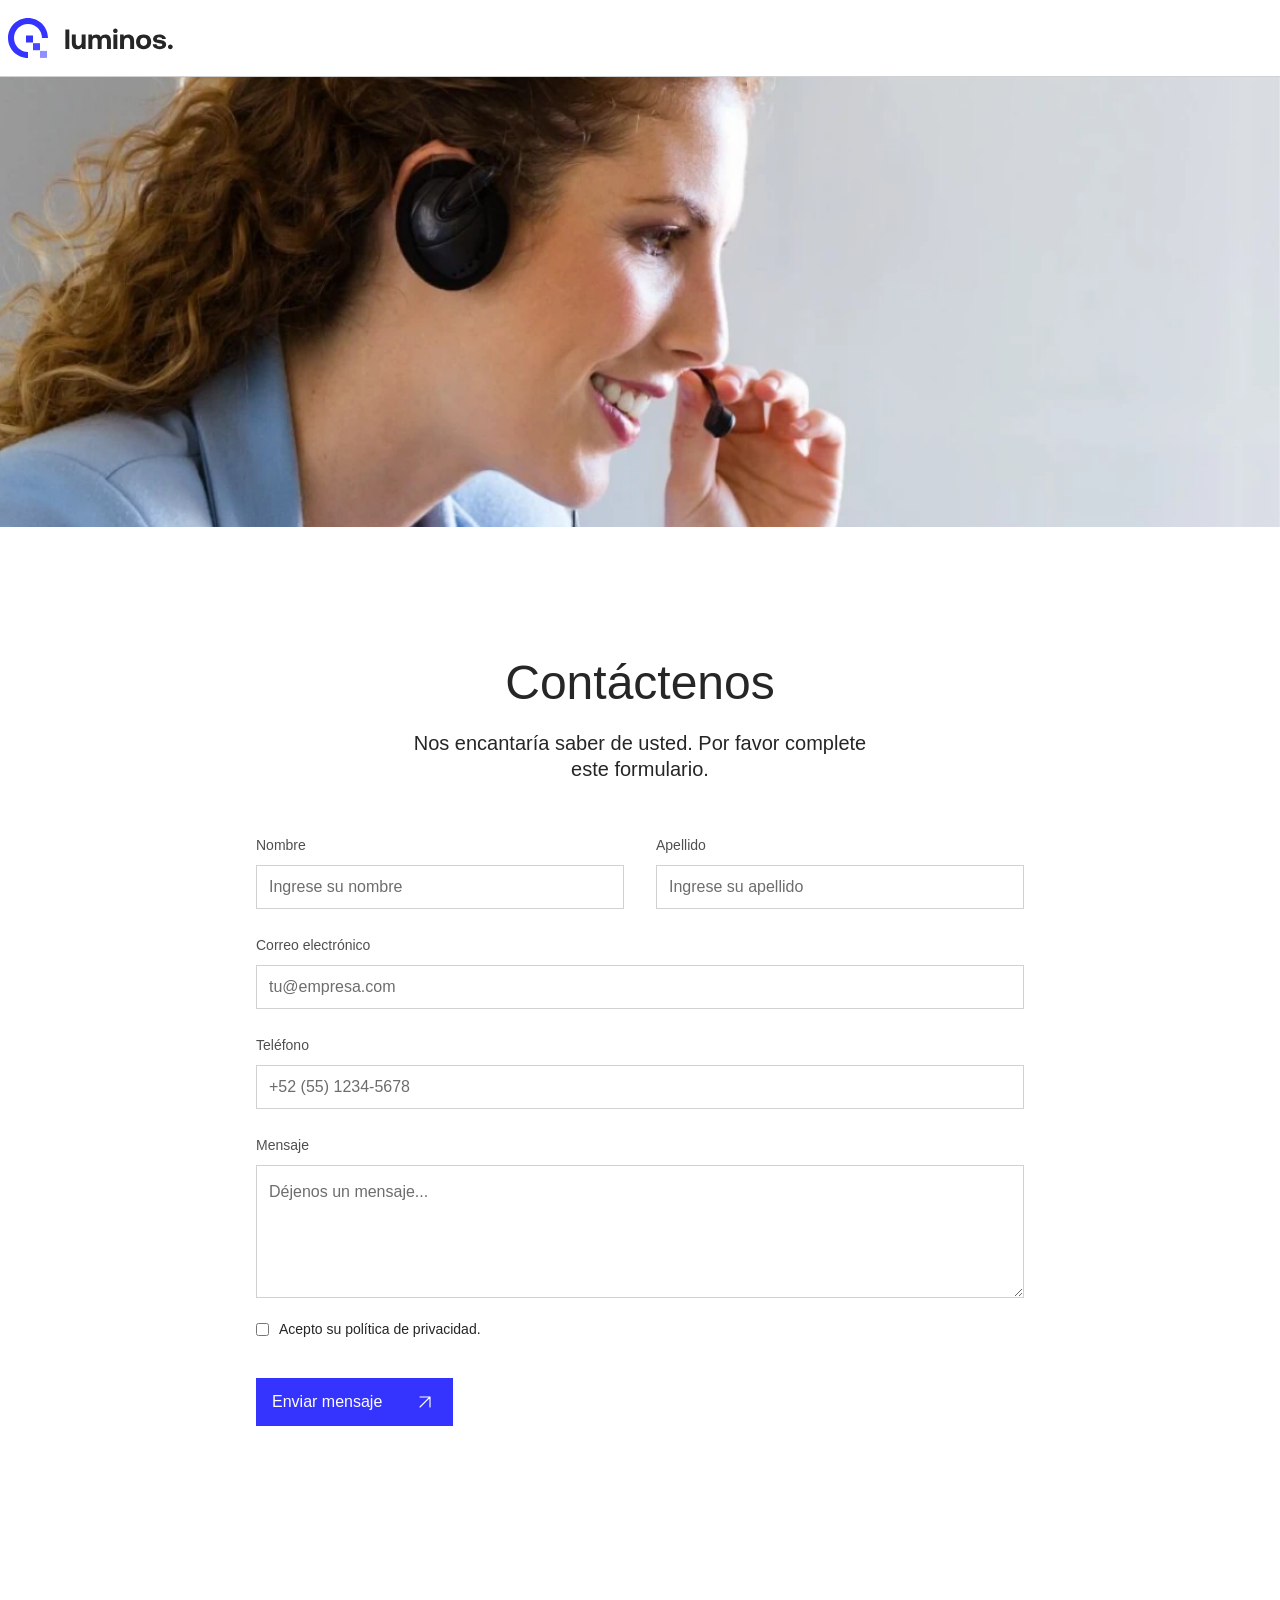
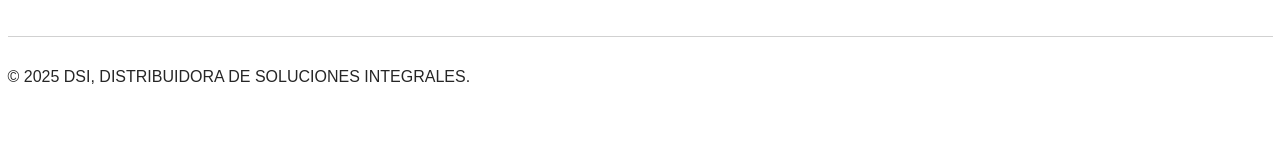
==== commit 3e57696b: "a" ====
--- a/luminos-html/contact.html
+++ b/luminos-html/contact.html
@@ -32,302 +32,17 @@
                     <div class="nav-area">
     <nav>
         <ul>
-            <li class="has-dropdown">
-                <a class="nav-link" href="#">
-                    Demos
-                    <i class="fa-duotone fa-regular fa-chevron-down"></i>
-                </a>
-                <ul class="submenu parent-nav with-border">
-                    <li><a href="index.html"><i class="fa-sharp fa-regular fa-chevron-right"></i>Home One</a></li>
-                    <li><a href="index-two.html"><i class="fa-sharp fa-regular fa-chevron-right"></i> Home Two</a></li>
-                    <li><a href="index-three.html"><i class="fa-sharp fa-regular fa-chevron-right"></i> Home Three</a>
-                    </li>
-                    <li><a href="index-four.html"><i class="fa-sharp fa-regular fa-chevron-right"></i> Home Four</a>
-                    </li>
-                    <li><a href="index-five.html"><i class="fa-sharp fa-regular fa-chevron-right"></i> Home Five</a>
-                    </li>
-                </ul>
-            </li>
-            <li class="has-dropdown position-static with-megamenu margin-single-0">
-                <a class="nav-link" href="#">Pages<i class="fa-duotone fa-regular fa-chevron-down"></i></a>
-                <div class="submenu">
-                    <div class="container">
-                        <div class="row">
-                            <div class="col-lg-3">
-                                <ul class="single-menu parent-nav">
-                                    <li><a href="about.html"><i
-                                                class="fa-sharp fa-regular fa-chevron-right"></i>About</a></li>
-                                    <li><a href="service.html"><i
-                                                class="fa-sharp fa-regular fa-chevron-right"></i>Services</a>
-                                    </li>
-                                    <li><a href="service-single.html"><i
-                                                class="fa-sharp fa-regular fa-chevron-right"></i>Services
-                                            Single</a></li>
-                                    <li><a href="pricing.html"><i
-                                                class="fa-sharp fa-regular fa-chevron-right"></i>Pricing Plan</a></li>
-                                    <li><a href="case-studies.html"><i
-                                                class="fa-sharp fa-regular fa-chevron-right"></i>Case
-                                            Studies</a></li>
-                                    <li><a href="privacy-policy.html"><i
-                                                class="fa-sharp fa-regular fa-chevron-right"></i>Privacy
-                                            Policy</a></li>
-                                </ul>
-                            </div>
-                            <div class="col-lg-3">
-                                <ul class="single-menu parent-nav">
-                                    <li><a href="case-studies-single.html"><i
-                                                class="fa-sharp fa-regular fa-chevron-right"></i>Case
-                                            Studies Single</a></li>
-                                    <li><a href="why-choose-us.html"><i
-                                                class="fa-sharp fa-regular fa-chevron-right"></i>Why Choose
-                                            Us</a></li>
-                                    <li><a href="career.html"><i
-                                                class="fa-sharp fa-regular fa-chevron-right"></i>Career</a></li>
-                                    <li><a href="career-single.html"><i
-                                                class="fa-sharp fa-regular fa-chevron-right"></i>Career
-                                            Single</a></li>
-                                    <li><a href="industry.html"><i
-                                                class="fa-sharp fa-regular fa-chevron-right"></i>Industry</a>
-                                    </li>
-                                </ul>
-                            </div>
-                            <div class="col-lg-3">
-                                <ul class="single-menu parent-nav">
-                                    <li><a href="apply.html"><i
-                                                class="fa-sharp fa-regular fa-chevron-right"></i>Apply</a></li>
-                                    <li><a href="team.html"><i class="fa-sharp fa-regular fa-chevron-right"></i>Team</a>
-                                    </li>
-                                    <li><a href="team-single.html"><i
-                                                class="fa-sharp fa-regular fa-chevron-right"></i>Team
-                                            Single</a></li>
-                                    <li><a href="faq.html"><i class="fa-sharp fa-regular fa-chevron-right"></i>Faq's</a>
-                                    </li>
-                                    <li><a href="coming-soon.html"><i
-                                                class="fa-sharp fa-regular fa-chevron-right"></i>Coming
-                                            Soon</a>
-                                    </li>
-                                </ul>
-                            </div>
-                            <div class="col-lg-3">
-                                <ul class="single-menu parent-nav">
-                                    <li><a href="partner.html"><i class="fa-sharp fa-regular fa-chevron-right"></i>Our
-                                            Partner</a>
-                                    </li>
-                                    <li><a href="award.html"><i
-                                                class="fa-sharp fa-regular fa-chevron-right"></i>Award</a></li>
-                                    <li><a href="free-consultation.html"><i
-                                                class="fa-sharp fa-regular fa-chevron-right"></i>Free
-                                            Consultation</a></li>
-                                    <li><a href="terms-of-use.html"><i
-                                                class="fa-sharp fa-regular fa-chevron-right"></i>Terms Of
-                                            Use</a></li>
-                                    <li><a href="404.html"><i class="fa-sharp fa-regular fa-chevron-right"></i>Error</a>
-                                    </li>
-                                </ul>
-                            </div>
-                        </div>
-                    </div>
-                </div>
-            </li>
-            <li><a class="nav-link" href="case-studies.html">Case Studies</a></li>
-            <li class="has-dropdown position-static with-megamenu">
-                <a class="nav-link" href="service.html">Service <i
-                        class="fa-duotone fa-regular fa-chevron-down"></i></a>
-                <div class="submenu">
-                    <div class="container">
-                        <div class="row">
-                            <div class="col-lg-3">
-                                <ul class="single-menu parent-nav">
-                                    <li>
-                                        <a class="single-service-area-wrapper" href="service-single.html">
-                                            <div class="icon">
-                                                <img src="assets/images/service/icons/22.svg" alt="service">
-                                            </div>
-                                            <div class="info">
-                                                <h4 class="title">Cloud Migration</h4>
-                                                <p>Moving data to cloud infrastructure.</p>
-                                            </div>
-                                        </a>
-                                    </li>
-                                    <li>
-                                        <a class="single-service-area-wrapper" href="it-strategies.html">
-                                            <div class="icon">
-                                                <img src="assets/images/service/icons/23.svg" alt="service">
-                                            </div>
-                                            <div class="info">
-                                                <h4 class="title">IT Strategies</h4>
-                                                <p>Alignment, Innovation Scalability.</p>
-                                            </div>
-                                        </a>
-                                    </li>
-                                    <li>
-                                        <a class="single-service-area-wrapper" href="cyber-security-service.html">
-                                            <div class="icon">
-                                                <img src="assets/images/service/icons/24.svg" alt="service">
-                                            </div>
-                                            <div class="info">
-                                                <h4 class="title">Cyber Security</h4>
-                                                <p>Protecting data software and networks.</p>
-                                            </div>
-                                        </a>
-                                    </li>
-                                </ul>
-                            </div>
-                            <div class="col-lg-3">
-                                <ul class="single-menu parent-nav">
-                                    <li>
-                                        <a class="single-service-area-wrapper" href="technologies-service.html">
-                                            <div class="icon">
-                                                <img src="assets/images/service/icons/25.svg" alt="service">
-                                            </div>
-                                            <div class="info">
-                                                <h4 class="title">Technologies</h4>
-                                                <p>Empowering, innovative, transformative.</p>
-                                            </div>
-                                        </a>
-                                    </li>
-                                    <li>
-                                        <a class="single-service-area-wrapper" href="it-consulting-service.html">
-                                            <div class="icon">
-                                                <img src="assets/images/service/icons/26.svg" alt="service">
-                                            </div>
-                                            <div class="info">
-                                                <h4 class="title">IT Consulting Service</h4>
-                                                <p>Expertise-driven technology problem-solving.</p>
-                                            </div>
-                                        </a>
-                                    </li>
-                                    <li>
-                                        <a class="single-service-area-wrapper" href="development-service.html">
-                                            <div class="icon">
-                                                <img src="assets/images/service/icons/27.svg" alt="service">
-                                            </div>
-                                            <div class="info">
-                                                <h4 class="title">Development</h4>
-                                                <p>Creating innovative solutions through technology.</p>
-                                            </div>
-                                        </a>
-                                    </li>
-                                </ul>
-                            </div>
-                            <div class="col-lg-3">
-                                <ul class="single-menu parent-nav">
-                                    <li>
-                                        <a class="single-service-area-wrapper" href="ai-learning-service.html">
-                                            <div class="icon">
-                                                <img src="assets/images/service/icons/28.svg" alt="service">
-                                            </div>
-                                            <div class="info">
-                                                <h4 class="title">AI Learning</h4>
-                                                <p>Empowering machines to mimic intelligence.</p>
-                                            </div>
-                                        </a>
-                                    </li>
-                                    <li>
-                                        <a class="single-service-area-wrapper" href="management-service.html">
-                                            <div class="icon">
-                                                <img src="assets/images/service/icons/29.svg" alt="service">
-                                            </div>
-                                            <div class="info">
-                                                <h4 class="title">Management</h4>
-                                                <p>Organizing resources to achieve goals</p>
-                                            </div>
-                                        </a>
-                                    </li>
-                                    <li>
-                                        <a class="single-service-area-wrapper" href="it-innovations.html">
-                                            <div class="icon">
-                                                <img src="assets/images/service/icons/30.svg" alt="service">
-                                            </div>
-                                            <div class="info">
-                                                <h4 class="title">IT Innovations</h4>
-                                                <p>Transforming ideas into digital solutions.</p>
-                                            </div>
-                                        </a>
-                                    </li>
-                                </ul>
-                            </div>
-                            <div class="col-lg-3">
-                                <ul class="single-menu parent-nav industry-signle-menu">
-                                    <li class="parent-top-industry">
-                                        <p>Industries</p>
-                                    </li>
-                                    <li>
-                                        <a class="industries" href="construction-industry.html">
-                                            <img class="injectable" src="assets/images/icons/arrow-right.svg"
-                                                alt="arrow">
-                                            Constructions
-                                        </a>
-                                    </li>
-                                    <li>
-                                        <a class="industries" href="healthcare-industry.html">
-                                            <img class="injectable" src="assets/images/icons/arrow-right.svg"
-                                                alt="arrow">
-                                            HealthCare
-                                        </a>
-                                    </li>
-                                    <li>
-                                        <a class="industries" href="ecommerce-industry.html">
-                                            <img class="injectable" src="assets/images/icons/arrow-right.svg"
-                                                alt="arrow">
-                                            Retail & E-Commerce
-                                        </a>
-                                    </li>
-                                    <li>
-                                        <a class="industries" href="fintech-industry.html">
-                                            <img class="injectable" src="assets/images/icons/arrow-right.svg"
-                                                alt="arrow">
-                                            Fintech
-                                        </a>
-                                    </li>
-                                    <li>
-                                        <a class="industries" href="logistic-industry.html">
-                                            <img class="injectable" src="assets/images/icons/arrow-right.svg"
-                                                alt="arrow">
-                                            Logistics & Automotive
-                                        </a>
-                                    </li>
-                                    <li>
-                                        <a class="industries" href="travel-industry.html">
-                                            <img class="injectable" src="assets/images/icons/arrow-right.svg"
-                                                alt="arrow">
-                                            Travel & Hospitality
-                                        </a>
-                                    </li>
-                                </ul>
-                            </div>
-                        </div>
-                    </div>
-                </div>
-            </li>
-
-            <li class="has-dropdown ">
-                <a class="nav-link" href="#">Blog <i class="fa-duotone fa-regular fa-chevron-down"></i></a>
-                <ul class="submenu parent-nav with-border">
-                    <li><a href="blog-list.html"><i class="fa-sharp fa-regular fa-chevron-right"></i>Blog List</a></li>
-                    <li><a href="blog-grid.html"><i class="fa-sharp fa-regular fa-chevron-right"></i>Blog Grid</a>
-                    </li>
-                    <li><a href="blog-grid-two.html"><i class="fa-sharp fa-regular fa-chevron-right"></i>Blog Grid
-                            Two</a>
-                    </li>
-                    <li><a href="blog-grid-four.html"><i class="fa-sharp fa-regular fa-chevron-right"></i>Blog Grid
-                            Three</a>
-                    </li>
-                    <li><a href="blog-masonry.html"><i class="fa-sharp fa-regular fa-chevron-right"></i>Blog Masonry</a>
-                    </li>
-                    <li><a href="blog-details.html"><i class="fa-sharp fa-regular fa-chevron-right"></i>Blog Details</a>
-                    </li>
-                </ul>
-            </li>
-            <li><a class="nav-link" href="contact.html">Contact</a></li>
+         
+        
+        
+
+            
+            <li><a class="nav-link" href="/"></a></li>
         </ul>
     </nav>
 </div>
                     <div class="button-area-right-header">
-                        <a href="contact.html" class="rts-btn btn-border">
-                            Get in touch
-                            <img class="injectable" src="assets/images/service/icons/13.svg" alt="arrow">
-                        </a>
+                       
                         <div class="menu-btn-toggle">
                             <svg width="20" height="16" viewBox="0 0 20 16" fill="none"
                                 xmlns="http://www.w3.org/2000/svg">
@@ -353,302 +68,14 @@
                     <div class="nav-area">
     <nav>
         <ul>
-            <li class="has-dropdown">
-                <a class="nav-link" href="#">
-                    Demos
-                    <i class="fa-duotone fa-regular fa-chevron-down"></i>
-                </a>
-                <ul class="submenu parent-nav with-border">
-                    <li><a href="index.html"><i class="fa-sharp fa-regular fa-chevron-right"></i>Home One</a></li>
-                    <li><a href="index-two.html"><i class="fa-sharp fa-regular fa-chevron-right"></i> Home Two</a></li>
-                    <li><a href="index-three.html"><i class="fa-sharp fa-regular fa-chevron-right"></i> Home Three</a>
-                    </li>
-                    <li><a href="index-four.html"><i class="fa-sharp fa-regular fa-chevron-right"></i> Home Four</a>
-                    </li>
-                    <li><a href="index-five.html"><i class="fa-sharp fa-regular fa-chevron-right"></i> Home Five</a>
-                    </li>
-                </ul>
-            </li>
-            <li class="has-dropdown position-static with-megamenu margin-single-0">
-                <a class="nav-link" href="#">Pages<i class="fa-duotone fa-regular fa-chevron-down"></i></a>
-                <div class="submenu">
-                    <div class="container">
-                        <div class="row">
-                            <div class="col-lg-3">
-                                <ul class="single-menu parent-nav">
-                                    <li><a href="about.html"><i
-                                                class="fa-sharp fa-regular fa-chevron-right"></i>About</a></li>
-                                    <li><a href="service.html"><i
-                                                class="fa-sharp fa-regular fa-chevron-right"></i>Services</a>
-                                    </li>
-                                    <li><a href="service-single.html"><i
-                                                class="fa-sharp fa-regular fa-chevron-right"></i>Services
-                                            Single</a></li>
-                                    <li><a href="pricing.html"><i
-                                                class="fa-sharp fa-regular fa-chevron-right"></i>Pricing Plan</a></li>
-                                    <li><a href="case-studies.html"><i
-                                                class="fa-sharp fa-regular fa-chevron-right"></i>Case
-                                            Studies</a></li>
-                                    <li><a href="privacy-policy.html"><i
-                                                class="fa-sharp fa-regular fa-chevron-right"></i>Privacy
-                                            Policy</a></li>
-                                </ul>
-                            </div>
-                            <div class="col-lg-3">
-                                <ul class="single-menu parent-nav">
-                                    <li><a href="case-studies-single.html"><i
-                                                class="fa-sharp fa-regular fa-chevron-right"></i>Case
-                                            Studies Single</a></li>
-                                    <li><a href="why-choose-us.html"><i
-                                                class="fa-sharp fa-regular fa-chevron-right"></i>Why Choose
-                                            Us</a></li>
-                                    <li><a href="career.html"><i
-                                                class="fa-sharp fa-regular fa-chevron-right"></i>Career</a></li>
-                                    <li><a href="career-single.html"><i
-                                                class="fa-sharp fa-regular fa-chevron-right"></i>Career
-                                            Single</a></li>
-                                    <li><a href="industry.html"><i
-                                                class="fa-sharp fa-regular fa-chevron-right"></i>Industry</a>
-                                    </li>
-                                </ul>
-                            </div>
-                            <div class="col-lg-3">
-                                <ul class="single-menu parent-nav">
-                                    <li><a href="apply.html"><i
-                                                class="fa-sharp fa-regular fa-chevron-right"></i>Apply</a></li>
-                                    <li><a href="team.html"><i class="fa-sharp fa-regular fa-chevron-right"></i>Team</a>
-                                    </li>
-                                    <li><a href="team-single.html"><i
-                                                class="fa-sharp fa-regular fa-chevron-right"></i>Team
-                                            Single</a></li>
-                                    <li><a href="faq.html"><i class="fa-sharp fa-regular fa-chevron-right"></i>Faq's</a>
-                                    </li>
-                                    <li><a href="coming-soon.html"><i
-                                                class="fa-sharp fa-regular fa-chevron-right"></i>Coming
-                                            Soon</a>
-                                    </li>
-                                </ul>
-                            </div>
-                            <div class="col-lg-3">
-                                <ul class="single-menu parent-nav">
-                                    <li><a href="partner.html"><i class="fa-sharp fa-regular fa-chevron-right"></i>Our
-                                            Partner</a>
-                                    </li>
-                                    <li><a href="award.html"><i
-                                                class="fa-sharp fa-regular fa-chevron-right"></i>Award</a></li>
-                                    <li><a href="free-consultation.html"><i
-                                                class="fa-sharp fa-regular fa-chevron-right"></i>Free
-                                            Consultation</a></li>
-                                    <li><a href="terms-of-use.html"><i
-                                                class="fa-sharp fa-regular fa-chevron-right"></i>Terms Of
-                                            Use</a></li>
-                                    <li><a href="404.html"><i class="fa-sharp fa-regular fa-chevron-right"></i>Error</a>
-                                    </li>
-                                </ul>
-                            </div>
-                        </div>
-                    </div>
-                </div>
-            </li>
-            <li><a class="nav-link" href="case-studies.html">Case Studies</a></li>
-            <li class="has-dropdown position-static with-megamenu">
-                <a class="nav-link" href="service.html">Service <i
-                        class="fa-duotone fa-regular fa-chevron-down"></i></a>
-                <div class="submenu">
-                    <div class="container">
-                        <div class="row">
-                            <div class="col-lg-3">
-                                <ul class="single-menu parent-nav">
-                                    <li>
-                                        <a class="single-service-area-wrapper" href="service-single.html">
-                                            <div class="icon">
-                                                <img src="assets/images/service/icons/22.svg" alt="service">
-                                            </div>
-                                            <div class="info">
-                                                <h4 class="title">Cloud Migration</h4>
-                                                <p>Moving data to cloud infrastructure.</p>
-                                            </div>
-                                        </a>
-                                    </li>
-                                    <li>
-                                        <a class="single-service-area-wrapper" href="it-strategies.html">
-                                            <div class="icon">
-                                                <img src="assets/images/service/icons/23.svg" alt="service">
-                                            </div>
-                                            <div class="info">
-                                                <h4 class="title">IT Strategies</h4>
-                                                <p>Alignment, Innovation Scalability.</p>
-                                            </div>
-                                        </a>
-                                    </li>
-                                    <li>
-                                        <a class="single-service-area-wrapper" href="cyber-security-service.html">
-                                            <div class="icon">
-                                                <img src="assets/images/service/icons/24.svg" alt="service">
-                                            </div>
-                                            <div class="info">
-                                                <h4 class="title">Cyber Security</h4>
-                                                <p>Protecting data software and networks.</p>
-                                            </div>
-                                        </a>
-                                    </li>
-                                </ul>
-                            </div>
-                            <div class="col-lg-3">
-                                <ul class="single-menu parent-nav">
-                                    <li>
-                                        <a class="single-service-area-wrapper" href="technologies-service.html">
-                                            <div class="icon">
-                                                <img src="assets/images/service/icons/25.svg" alt="service">
-                                            </div>
-                                            <div class="info">
-                                                <h4 class="title">Technologies</h4>
-                                                <p>Empowering, innovative, transformative.</p>
-                                            </div>
-                                        </a>
-                                    </li>
-                                    <li>
-                                        <a class="single-service-area-wrapper" href="it-consulting-service.html">
-                                            <div class="icon">
-                                                <img src="assets/images/service/icons/26.svg" alt="service">
-                                            </div>
-                                            <div class="info">
-                                                <h4 class="title">IT Consulting Service</h4>
-                                                <p>Expertise-driven technology problem-solving.</p>
-                                            </div>
-                                        </a>
-                                    </li>
-                                    <li>
-                                        <a class="single-service-area-wrapper" href="development-service.html">
-                                            <div class="icon">
-                                                <img src="assets/images/service/icons/27.svg" alt="service">
-                                            </div>
-                                            <div class="info">
-                                                <h4 class="title">Development</h4>
-                                                <p>Creating innovative solutions through technology.</p>
-                                            </div>
-                                        </a>
-                                    </li>
-                                </ul>
-                            </div>
-                            <div class="col-lg-3">
-                                <ul class="single-menu parent-nav">
-                                    <li>
-                                        <a class="single-service-area-wrapper" href="ai-learning-service.html">
-                                            <div class="icon">
-                                                <img src="assets/images/service/icons/28.svg" alt="service">
-                                            </div>
-                                            <div class="info">
-                                                <h4 class="title">AI Learning</h4>
-                                                <p>Empowering machines to mimic intelligence.</p>
-                                            </div>
-                                        </a>
-                                    </li>
-                                    <li>
-                                        <a class="single-service-area-wrapper" href="management-service.html">
-                                            <div class="icon">
-                                                <img src="assets/images/service/icons/29.svg" alt="service">
-                                            </div>
-                                            <div class="info">
-                                                <h4 class="title">Management</h4>
-                                                <p>Organizing resources to achieve goals</p>
-                                            </div>
-                                        </a>
-                                    </li>
-                                    <li>
-                                        <a class="single-service-area-wrapper" href="it-innovations.html">
-                                            <div class="icon">
-                                                <img src="assets/images/service/icons/30.svg" alt="service">
-                                            </div>
-                                            <div class="info">
-                                                <h4 class="title">IT Innovations</h4>
-                                                <p>Transforming ideas into digital solutions.</p>
-                                            </div>
-                                        </a>
-                                    </li>
-                                </ul>
-                            </div>
-                            <div class="col-lg-3">
-                                <ul class="single-menu parent-nav industry-signle-menu">
-                                    <li class="parent-top-industry">
-                                        <p>Industries</p>
-                                    </li>
-                                    <li>
-                                        <a class="industries" href="construction-industry.html">
-                                            <img class="injectable" src="assets/images/icons/arrow-right.svg"
-                                                alt="arrow">
-                                            Constructions
-                                        </a>
-                                    </li>
-                                    <li>
-                                        <a class="industries" href="healthcare-industry.html">
-                                            <img class="injectable" src="assets/images/icons/arrow-right.svg"
-                                                alt="arrow">
-                                            HealthCare
-                                        </a>
-                                    </li>
-                                    <li>
-                                        <a class="industries" href="ecommerce-industry.html">
-                                            <img class="injectable" src="assets/images/icons/arrow-right.svg"
-                                                alt="arrow">
-                                            Retail & E-Commerce
-                                        </a>
-                                    </li>
-                                    <li>
-                                        <a class="industries" href="fintech-industry.html">
-                                            <img class="injectable" src="assets/images/icons/arrow-right.svg"
-                                                alt="arrow">
-                                            Fintech
-                                        </a>
-                                    </li>
-                                    <li>
-                                        <a class="industries" href="logistic-industry.html">
-                                            <img class="injectable" src="assets/images/icons/arrow-right.svg"
-                                                alt="arrow">
-                                            Logistics & Automotive
-                                        </a>
-                                    </li>
-                                    <li>
-                                        <a class="industries" href="travel-industry.html">
-                                            <img class="injectable" src="assets/images/icons/arrow-right.svg"
-                                                alt="arrow">
-                                            Travel & Hospitality
-                                        </a>
-                                    </li>
-                                </ul>
-                            </div>
-                        </div>
-                    </div>
-                </div>
-            </li>
-
-            <li class="has-dropdown ">
-                <a class="nav-link" href="#">Blog <i class="fa-duotone fa-regular fa-chevron-down"></i></a>
-                <ul class="submenu parent-nav with-border">
-                    <li><a href="blog-list.html"><i class="fa-sharp fa-regular fa-chevron-right"></i>Blog List</a></li>
-                    <li><a href="blog-grid.html"><i class="fa-sharp fa-regular fa-chevron-right"></i>Blog Grid</a>
-                    </li>
-                    <li><a href="blog-grid-two.html"><i class="fa-sharp fa-regular fa-chevron-right"></i>Blog Grid
-                            Two</a>
-                    </li>
-                    <li><a href="blog-grid-four.html"><i class="fa-sharp fa-regular fa-chevron-right"></i>Blog Grid
-                            Three</a>
-                    </li>
-                    <li><a href="blog-masonry.html"><i class="fa-sharp fa-regular fa-chevron-right"></i>Blog Masonry</a>
-                    </li>
-                    <li><a href="blog-details.html"><i class="fa-sharp fa-regular fa-chevron-right"></i>Blog Details</a>
-                    </li>
-                </ul>
-            </li>
-            <li><a class="nav-link" href="contact.html">Contact</a></li>
+          
+         
+            <!-- <li>A</li> -->
         </ul>
     </nav>
 </div>
                     <div class="button-area-right-header">
-                        <a href="contact.html" class="rts-btn btn-border">
-                            Get in touch
-                            <img class="injectable" src="assets/images/service/icons/13.svg" alt="arrow">
-                        </a>
+                      
                         <div class="menu-btn-toggle">
                             <svg width="20" height="16" viewBox="0 0 20 16" fill="none"
                                 xmlns="http://www.w3.org/2000/svg">
@@ -676,44 +103,42 @@
             <div class="row">
                 <div class="col-lg-12">
                     <div class="text-center-title-bg-white">
-                        <h2 class="title">Get in touch</h2>
-                        <p>We’d love to hear from you. Please fill out this form.</p>
+                        <h2 class="title">Contáctenos</h2>
+                        <p>Nos encantaría saber de usted. Por favor complete este formulario.</p>
                     </div>
                 </div>
                 <div class="col-lg-12">
-                    <form class="contact-form" action="mailer.php" method="post" action="mailer.php" id="contact-form">
+                    <form class="contact-form" action="mailer.php" method="post" id="contact-form">
                         <div class="half-input-wrapper">
                             <div class="single">
-                                <label for="name">First name</label>
-                                <input type="text" id="name" name="first_name" placeholder="First name" required>
+                                <label for="name">Nombre</label>
+                                <input type="text" id="name" name="first_name" placeholder="Ingrese su nombre" required>
                             </div>
                             <div class="single">
-                                <label for="last">Last name</label>
-                                <input type="text" id="last" name="last_name" placeholder="Last name" required>
+                                <label for="last">Apellido</label>
+                                <input type="text" id="last" name="last_name" placeholder="Ingrese su apellido" required>
                             </div>
                         </div>
                         <div class="single">
-                            <label for="email">Email</label>
-                            <input type="email" id="email" name="email" placeholder="you@company.com" required>
+                            <label for="email">Correo electrónico</label>
+                            <input type="email" id="email" name="email" placeholder="tu@empresa.com" required>
                         </div>
                         <div class="single">
-                            <label for="phone">Phone</label>
-                            <input type="text" id="phone" name="phone" placeholder="+1 (555) 000-0000">
+                            <label for="phone">Teléfono</label>
+                            <input type="tel" id="phone" name="phone" placeholder="+52 (55) 1234-5678">
                         </div>
                         <div class="single">
-                            <label for="message">Message</label>
-                            <textarea id="message" name="message" placeholder="Leave us a message..."
-                                required></textarea>
+                            <label for="message">Mensaje</label>
+                            <textarea id="message" name="message" placeholder="Déjenos un mensaje..." required></textarea>
                         </div>
                         <div class="form-check">
-                            <input class="form-check-input" type="checkbox" value="1" id="defaultCheck1" name="agree"
-                                required>
+                            <input class="form-check-input" type="checkbox" value="1" id="defaultCheck1" name="agree" required>
                             <label class="form-check-label" for="defaultCheck1">
-                                You agree to our friendly privacy policy.
+                                Acepto su política de privacidad.
                             </label>
                         </div>
-                        <button type="submit" class="rts-btn btn-primary">Send message
-                            <img class="injectable" src="assets/images/service/icons/13.svg" alt="arrow">
+                        <button type="submit" class="rts-btn btn-primary">Enviar mensaje
+                            <img class="injectable" src="assets/images/service/icons/13.svg" alt="flecha">
                         </button>
                     </form>
                     <div id="form-messages"></div>
@@ -723,7 +148,7 @@
     </div>
     <!-- contact area form wrapper end -->
 
-    <div class="rts-google-map-area rts-section-gapTop">
+    <!-- <div class="rts-google-map-area rts-section-gapTop">
         <div class="container">
             <div class="row">
                 <div class="col-lg-12">
@@ -736,11 +161,11 @@
                 </div>
             </div>
         </div>
-    </div>
+    </div> -->
 
 
     <!-- rts location area start -->
-    <div class="rts-location-contact-area pt--70">
+    <!-- <div class="rts-location-contact-area pt--70">
         <div class="container">
             <div class="row section-seperator-b pb--90 g-5">
                 <div class="col-lg-4 col-md-6 col-sm-12">
@@ -772,7 +197,7 @@
                 </div>
             </div>
         </div>
-    </div>
+    </div> -->
     <!-- rts location area end -->
 
 
@@ -786,7 +211,7 @@
 
     <!-- rts footer area start -->
 <div class="rts-footer-area rts-section-gapTop pb--80">
-    <div class="container">
+<!-- <div class="container">
         <div class="row">
             <div class="col-lg-5 col-md-12">
                 <div class="logo-area">
@@ -857,7 +282,7 @@
                 </div>
             </div>
         </div>
-    </div>
+    </div>     -->
 </div>
 <!-- rts footer area end -->
 
@@ -867,9 +292,9 @@
         <div class="row">
             <div class="col-lg-12">
                 <div class="copyright-wrapper">
-                    <p>© 2024 Luminos. All rights reserved.</p>
+                    <p>© 2025 DSI, DISTRIBUIDORA DE SOLUCIONES INTEGRALES.</p>
                     <div class="social-copyright-area">
-                        <ul>
+                        <!-- <ul>
                             <li aria-label="Visit our Facebook page"><a href="#"><i
                                         class="fa-brands fa-facebook-f"></i></a></li>
                             <li aria-label="Visit our Twitter page"><a href="#"><i class="fa-brands fa-twitter"></i></a>
@@ -878,7 +303,7 @@
                             </li>
                             <li aria-label="Visit our Linkedin page"><a href="#"><i
                                         class="fa-brands fa-linkedin"></i></a></li>
-                        </ul>
+                        </ul> -->
                     </div>
                 </div>
             </div>
@@ -895,10 +320,10 @@
 </div>
 
 <!-- rtl btn area start -->
-<div class="rtl-ltr-switcher-btn">
+<!-- <div class="rtl-ltr-switcher-btn">
     <span class="rtl show">View RTL</span>
     <span class="ltr">View LTR</span>
-</div>
+</div> -->
 <!-- rtl btn area end -->
 
 <div id="side-bar" class="side-bar header-two" dir="ltr">
--- a/luminos-html/assets/css/style.css
+++ b/luminos-html/assets/css/style.css
@@ -14407,6 +14407,7 @@
   position: relative;
   overflow: hidden;
   display: block;
+  height: 280px;
 }
 .single-project-area-5 .thumbnail {
   overflow: hidden;
@@ -14414,7 +14415,7 @@
 }
 .single-project-area-5 .inner-content {
   background: rgba(255, 255, 255, 0.5803921569);
-  backdrop-filter: blur(10px);
+  backdrop-filter: blur(5px);
   position: absolute;
   left: 0;
   right: 0;
@@ -14434,7 +14435,7 @@
 }
 .single-project-area-5 .inner-content .title {
   margin-bottom: 0;
-  font-size: 36px;
+  font-size: 26px;
 }
 .single-project-area-5 .inner-content .icon-area a {
   display: flex;
@@ -14650,6 +14651,7 @@
   border-right: 1px solid #D1D1D1;
   border-bottom: 1px solid #D1D1D1;
   padding: 32px;
+  height: 350px;
 }
 @media only screen and (max-width: 479px) {
   .single-pricing-area-start-2 {
@@ -17152,8 +17154,9 @@
   margin-bottom: 25px;
   font-size: 28px;
 }
+/*NOTE*/
 .service-list-between .left .title {
-  font-size: 64px;
+  font-size: 50px;
 }
 @media only screen and (max-width: 575px) {
   .service-list-between .left .title {
@@ -17187,13 +17190,14 @@
   margin-bottom: 30px;
 }
 
-.bg-gradient-5 {
-  background: #F5F5FF;
-}
-
-.bg-gradient-5-bold {
-  background: #EBEBFF;
-}
+.bg-gradient-100 { background: #f8f9fa; }  /* Mismo (muy claro) */
+.bg-gradient-200 { background: #f1f3f5; }  /* Un poco más oscuro que 100 */
+.bg-gradient-300 { background: #e9ecef; }  /* Original 200 */
+.bg-gradient-400 { background: #dde0e3; }  /* Más claro que el original 300 */
+.bg-gradient-500 { background: #ced4da; }  /* Original 400 */
+.bg-gradient-600 { background: #adb5bd; }  /* Original 500 (más claro que el anterior 600) */
+.bg-gradient-700 { background: #868e96; }  /* Más claro que el original 700 */
+
 
 .has-dropdown:hover .nav-link {
   color: var(--color-primary);
